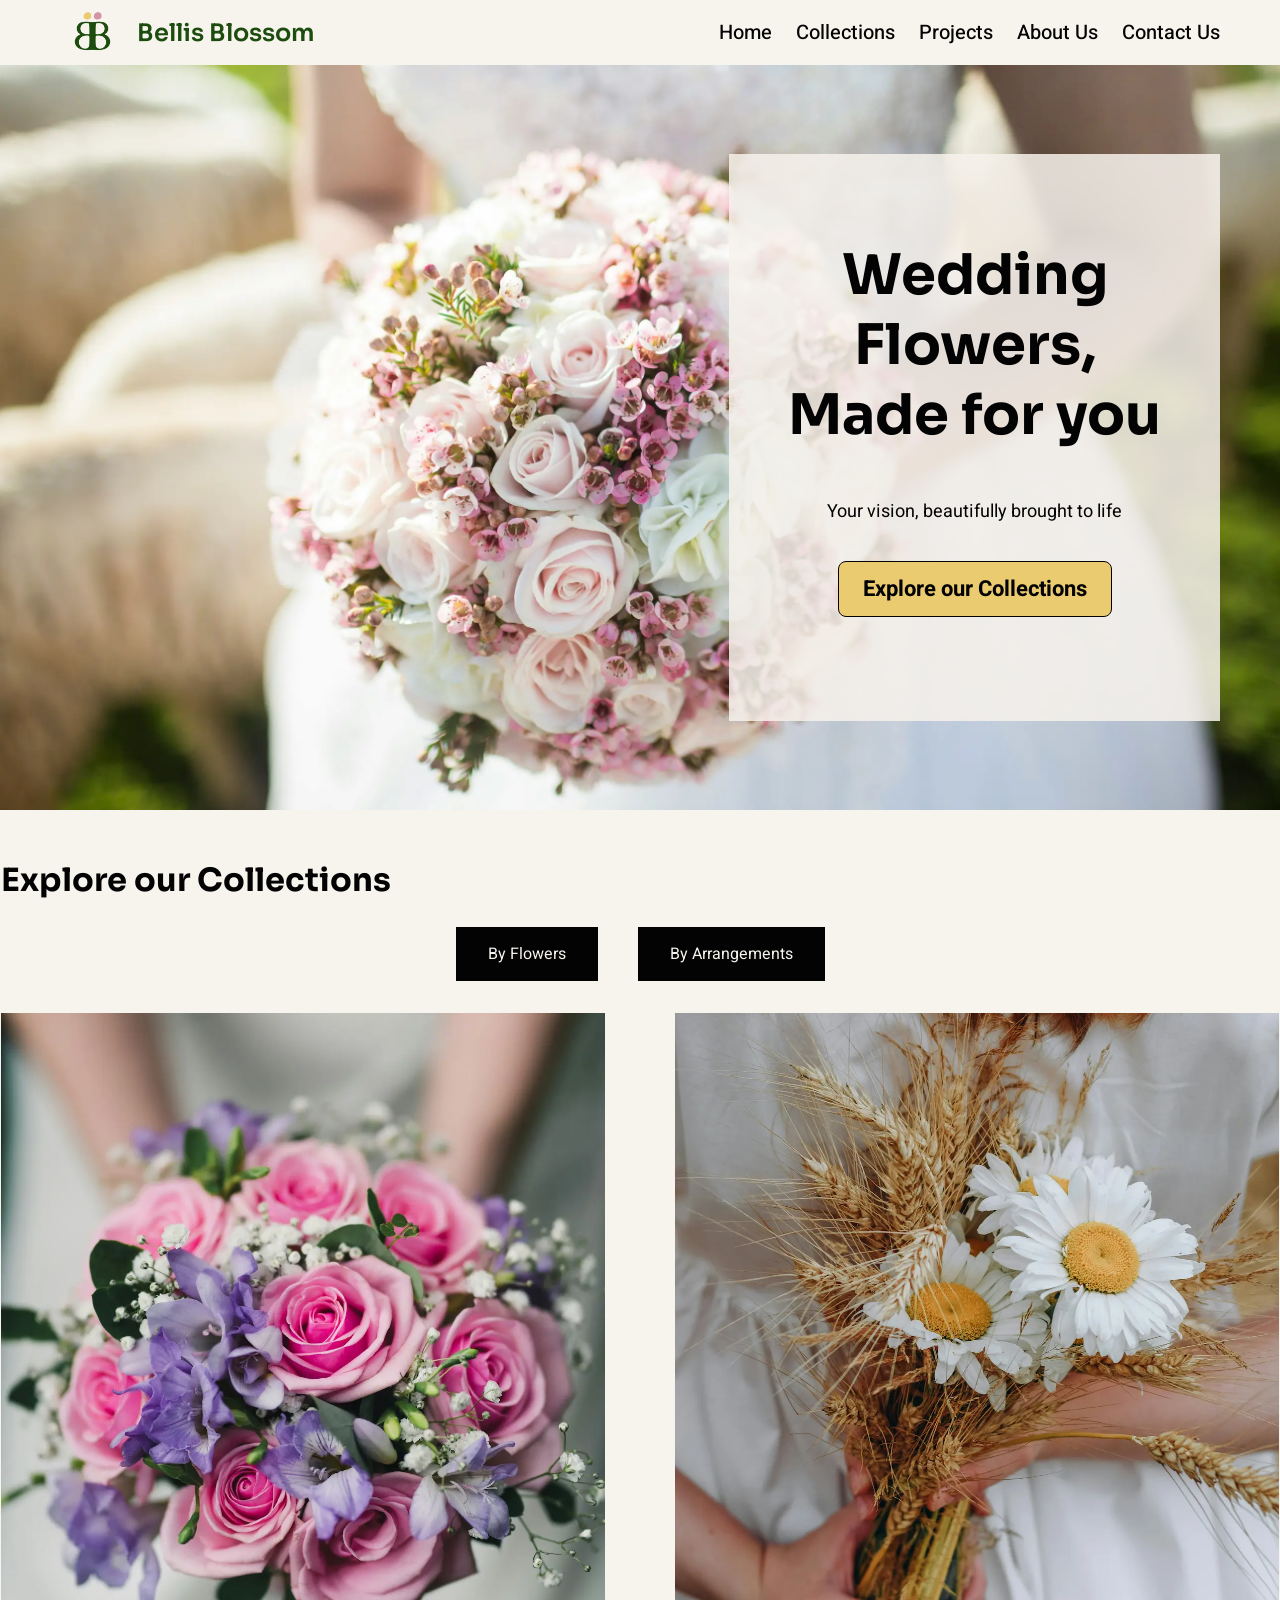
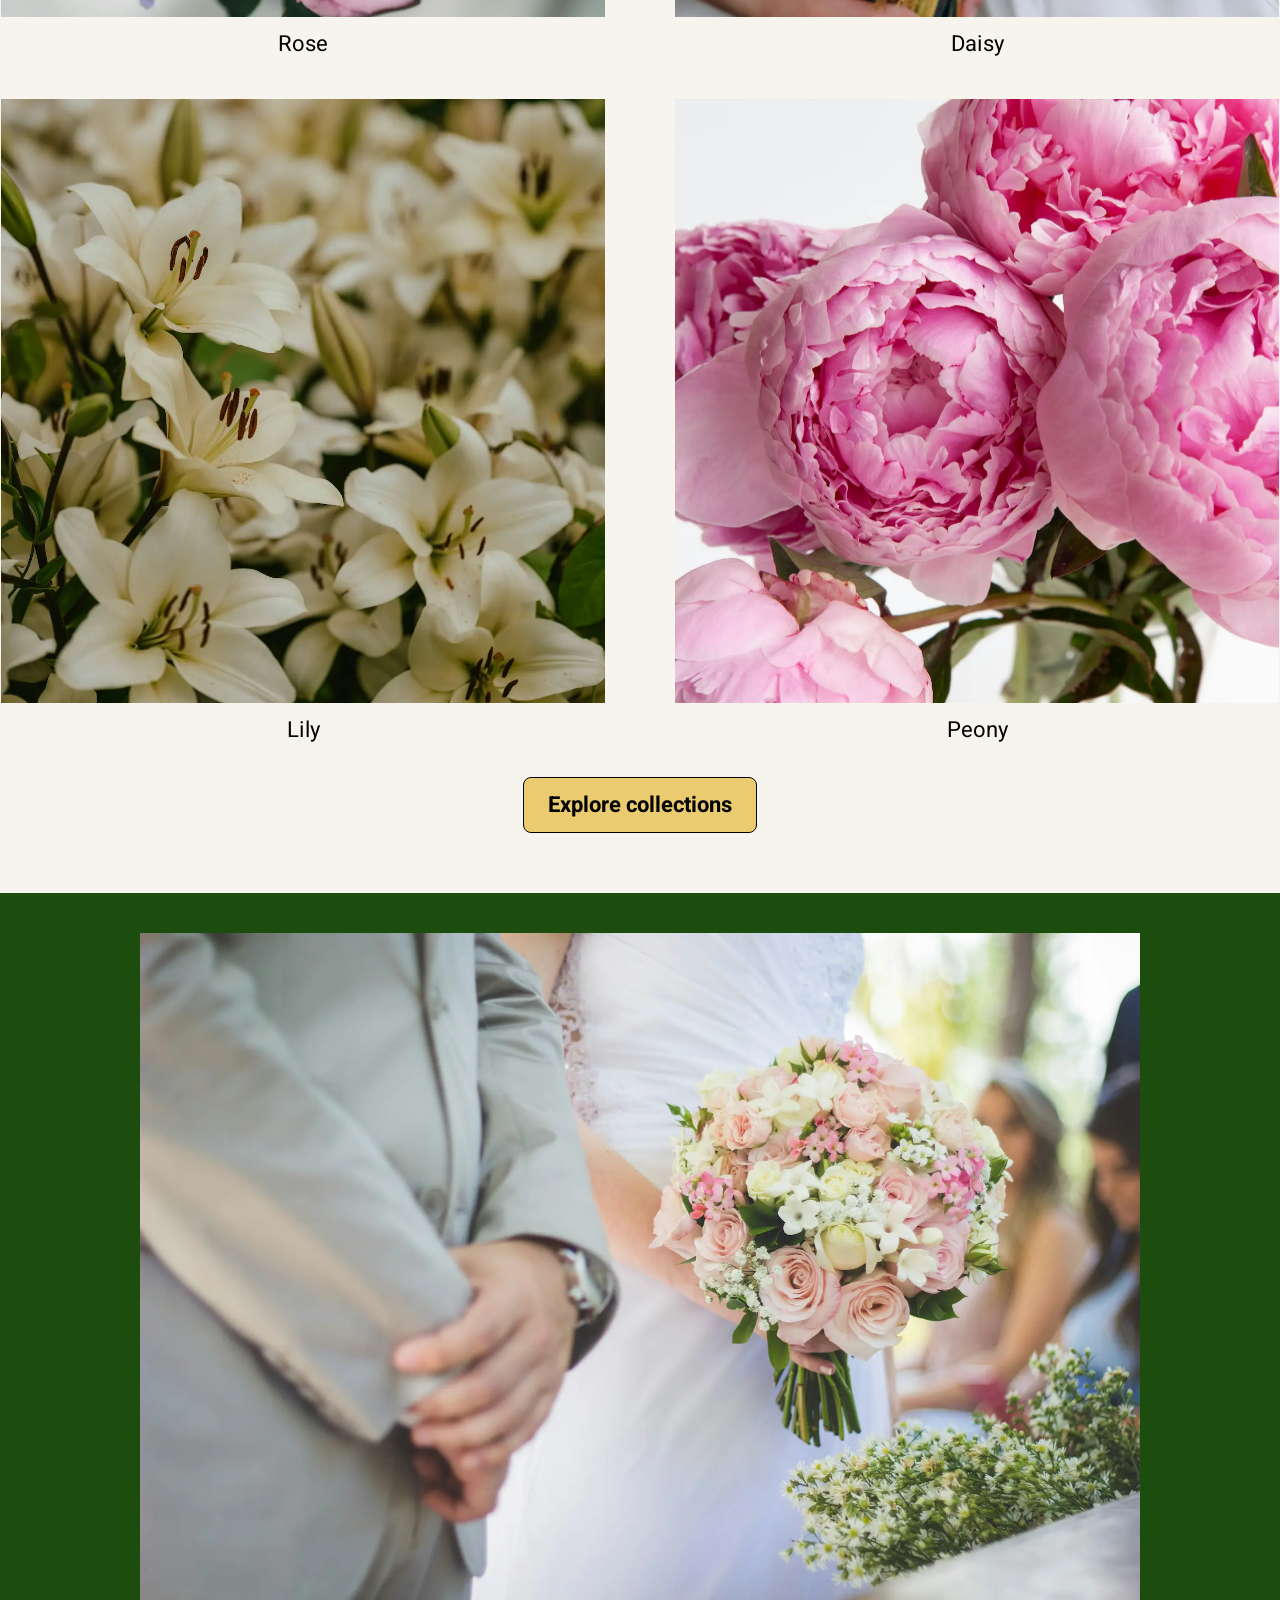
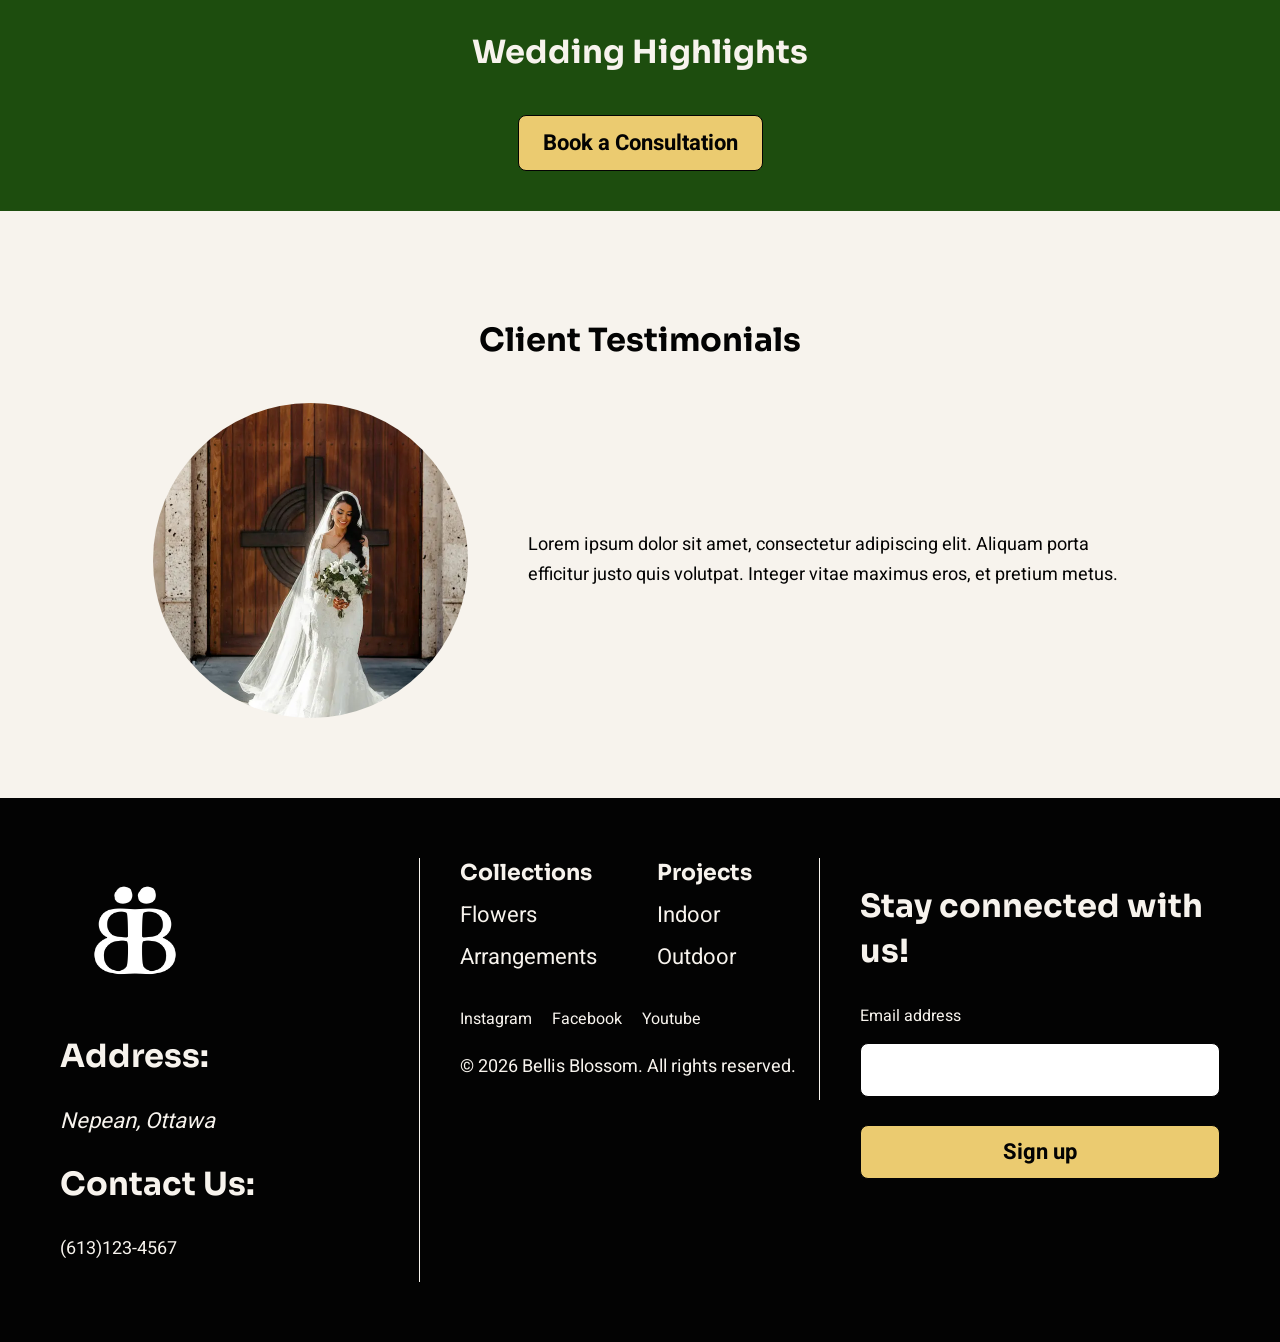
==== index.html @ 755ee5b3 "update css requirements" ====
<!DOCTYPE html>
<html lang="en">
<head>
    <meta charset="UTF-8">
    <meta name="viewport" content="width=device-width, initial-scale=1.0">

    <title>Personalized Wedding Flowers | Bellis Blossom</title>
    <meta name="description" content="Make your wedding day special with Bellis Blossom. Discover personalized wedding flowers and floral arrangements that reflect your style and love story">

    <link rel="canonical" href="https://vania-gunawan.github.io/guna0037-midterm1511/index.html">
    <link rel="stylesheet" href="css/styles.css">
</head>

<body>
    <a href="#main" class="skip-link visually-hidden">
        Skip to main content
    </a>

    <header class="site-header">
        <div class="logo">
            <a href="index.html">
            <img src="images/BB-logo-trans.png" alt="Bellis Blossom Logo with Colour" width="2000"
            height="2000">
            <span class="logo-text">Bellis Blossom</span>
            </a>
        </div>
       
        <nav class="nav" aria-label="main navigation">
            <a href="index.html">Home</a>
            <a href="collections.html">Collections</a>
            <a href="projects.html">Projects</a>
            <a href="about.html">About Us</a>
            <a href="contact.html">Contact Us</a>
        </nav>     
    </header>

    <main id="main">
        <section class="hero-section">
             <img class="hero-image" src="images/hero.webp" alt="Bride holding a wedding flower bouquet" width="2580" height="1720">
             
        <div class="hero-content">
             <h1 class="main-page">Wedding Flowers, Made for you</h1>
                <p>Your vision, beautifully brought to life</p>
                <a class="primary-button" href="collections.html">Explore our Collections</a>
                <!--Carousel indicators-->
        </div>
        </section>

        <!--Collection Section-->
         <section class="collection-section">
            <h2 id="collections">Explore our Collections</h2>
            <div class="collection-buttons">
                <a href="collections.html#flowers">By Flowers</a>
                <a href="arrangements.html#arrangements">By Arrangements</a>
            </div>
            <ul class="collections-grid">
                <li class="flower-card">
                    <a class="onpage-links" href="rose.html">
                    <img class="rose-image" src="images/rose.webp" alt="Bride holding a bouquet of pink and purple roses" width="1200" height="1797">
                    Rose
                    </a>
                </li>
                
                <li class="flower-card">
                    <a class="onpage-links" href="collections.html">
                    <img class="daisy-image" src="images/daisy.webp" alt="Woman holding a bouquet of daisies behind her back" width="1200" height="1800">
                    Daisy
                    </a>
                </li>

                <li class="flower-card">
                    <a class="onpage-links" href="collections.html">
                    <img class="lily-image" src="images/lily.webp" alt="Close-up of a white lily flower" width="1200" height="1800">
                    Lily
                    </a>
                </li>
                
                <li class="flower-card">
                    <a class="onpage-links" href="collections.html">
                    <img class="peony-image" src="images/peony.webp" alt="Close-up of a pink peony flower" width="1200" height="1800">
                    Peony
                    </a>
                </li>
            </ul>
             <a class="primary-button collections-cta" href="collections.html">Explore collections</a>
        </section>
                
        <!--Wedding Highlights video section-->
        <section class="wedding-highlights-section">
            <div class="video-container">
                <img src="images/wedding-highlights.webp" alt="Bride and groom holding a wedding bouquet" width="2000" height="1333">
            </div>

        <h2 id="highlights">Wedding Highlights</h2>
        <a class="primary-button" href="contact.html">Book a Consultation</a>
   
        </section>

        <!--Client Testimonials Section-->
        <section class="client-testimonial"> 
            <h2 id="testimonials">Client Testimonials</h2>
              <div class="testimonial-content">
                <img class="testimonial-image" src="images/testimonial.webp" alt="Wedding couple" width="630" height="788">
            <blockquote>
                <p>Lorem ipsum dolor sit amet, consectetur adipiscing elit. Aliquam porta efficitur justo quis volutpat. Integer vitae maximus eros, et pretium metus.</p>
            </blockquote>
            <!--Carousel indicators-->
            </div>
        </section>
    </main>

     <footer>
        <div class="footer-row">

            <div class="footer-column">
                <img class="footer-logo"
                 src="images/BB-logo-white.png"
                 alt="Bellis Blossom logo" width="2000" height="2000">

                <h2>Address:</h2>
                <address>Nepean, Ottawa</address>  

                <h2>Contact Us:</h2>
            <p>(613)123-4567</p>
        </div>
        
            <div class="footer-column">
                <div class="footer-links">
                    <nav class="footer-nav" aria-label="Collections">
                    <h2>Collections</h2>
                    <a href="collections.html#flowers">Flowers</a>
                    <a href="collections.html#arrangements">Arrangements</a>
                </nav>

                <nav class="footer-nav" aria-label="Projects">
                    <h2>Projects</h2>
                    <a href="projects.html#indoor">Indoor</a>
                    <a href="projects.html#outdoor">Outdoor</a>
                </nav>
            </div>

            <div class="socialmedia">
                <a href="#">Instagram</a>
                <a href="#">Facebook</a>
                <a href="#">Youtube</a>
            </div>

            <p>&copy; 2026 Bellis Blossom. All rights reserved.</p>
        </div>

        <div class="footer-column">
            <h2>Stay connected with us!</h2>

            <form>
                <label for="email">Email address</label>
                <input type="email" id="email" name="email" autocomplete="email" required>
                <button class="primary-button" type="submit">Sign up</button>
            </form>
        </div>

        </div>
    </footer>  
    
</body>
</html>
---- css/styles.css ----
@import url('https://fonts.googleapis.com/css2?family=Heebo:wght@100..900&family=Sora:wght@100..800&display=swap');

* {
    box-sizing: border-box;
}

/* Grid for the overall page layout */
body {
    display: grid;
    margin: 0;
    font-family: "Heebo", sans-serif;
    font-size: 1rem;
    line-height: 1.875rem;
    color: #030303;
    background-color: #F7F3ED;
    grid-template-areas:
        "header"
        "main"
        "footer";
}

/*Keyboard Accessibility*/
a:focus-visible,
button:focus-visible,
input:focus-visible,
select:focus-visible,
textarea:focus-visible {
    outline: 3px solid #1D4D0E;
    outline-offset: 3px;
}


footer a:focus-visible,
footer button:focus-visible,
.wedding-highlights-section a:focus-visible {
    outline-color: #EBCB70
}

main {
    grid-area: main;
}

footer {
    grid-area: footer;
}

h1, h2, h3 {
    font-family: "Sora", sans-serif;
}

.main-page {
    font-size: 3.5rem;
    line-height: 4.375rem;
    font-weight: 700;
}

h2 {
    font-size: 2rem;
    line-height: 2.8125rem;
    font-weight: 700;
}

h3 {
    font-size: 1.5rem;
    line-height: 1.875rem;
    font-weight: 600;
}

p {
    font-size: 1.125rem;
    line-height: 1.875rem;
}

img {
    max-width: 100%;
    height:auto;
    display: block;
}

.site-header {
    grid-area: header;
    display: flex;
    justify-content: space-between;
    align-items: center;
    padding: 0px 3.75rem;
}

.visually-hidden {
    position: absolute;
    width: 1px;
    height: 1px;
    margin: -1px;
    padding: 0;
    overflow: hidden;
    clip-path: inset(50%);
    white-space: nowrap;
    border: 0;
}

.skip-link {
    position: absolute;
    top: -100px;
    left: 10px;
    z-index: 100;
    padding: 0.5rem 1rem;
    background-color: white;
    color: #1D4D0E;
}

.skip-link:focus-visible {
    top: 0;
}

.logo a {
    display: flex;
    align-items: center;
    gap: 12px;
    text-decoration: none;
}

.logo img {
    max-width: 11.25rem;
    max-height: 65px;
    width: auto;
    height: auto;
}

.logo-text {
    font-family: "Sora", sans-serif;
    font-size: 1.5rem;
    line-height: 1.875rem;
    font-weight: 600;
    color: #1D4D0E;
}

/* Flexbox to align nav links horizontally */
.nav {
    display: flex;
    flex-wrap: wrap;
    justify-content: center;
    gap: 12px;
}

/* Nav Desktop*/
@media (min-width: 900px) {
    .nav {
        flex-wrap: nowrap;
        gap: 24px;
    }
}

.nav a {
    font-family: "Heebo", sans-serif;
    font-size: 1.25rem;
    line-height: 1.75rem;
    font-weight: 500;
    color: #030303;
    text-decoration: none;
}

.nav a:hover, .nav a:focus-visible {
  color: #1D4D0E;
  text-decoration: underline;
  text-underline-offset: 4px;
}

.hero-section {
    display: grid;
    grid-template-areas: 
        "image"
        "content";
    max-width: 80.625rem;
    margin: 0 auto;
}

.hero-image {
    grid-area: image;
    width: 100%;
    height: auto;
    object-fit: cover;
}

.hero-content {
    grid-area: content;
    width: 100%;
    height: auto;
    padding: 2rem 1.25rem;
    margin-right: 0;
    background-color: rgb(247 243 237 / 85%);
    text-align: center;
    align-self: center;
    justify-self:center;
}

/*Hero-Desktop*/
@media (min-width: 900px) {
    .hero-section {
        grid-template-areas: "hero";
    }  

.hero-image {
    grid-area: hero;
    height: 745px;
    object-fit: cover;
}

.hero-content {
    grid-area: hero;
    width: 491px;
    height: 567px;
    padding: 2.5rem;
    background-color: rgb(247 243 237 / 85%);
    margin-right: 60px;
    text-align: center;
    align-self: center;
    justify-self: right;
    z-index: 1;
}
}

.primary-button {
    display: inline-block;
    background-color: #EBCB70;
    color: #030303;
    padding: 0.75rem 1.5rem;
    border: 1px solid #030303;
    border-radius: 8px;
    text-decoration: none;
    font-size: 1.375rem;
    font-weight: 700;
    margin-top: 16px;
}

.primary-button:hover, .primary-button:focus-visible {
  color: #1D4D0E;
  text-decoration: underline;
  text-underline-offset: 4px;
}

.collection-section {
    display:grid;
    grid-template-columns: 1fr;
    max-width: 79.875rem;
    width: 100%;
    margin: 0 auto;
    padding: 3rem 1.25rem 3.75rem;
}

@media (min-width: 900px) {
    .collection-section {
        grid-template-columns: repeat(2, 1fr);
        padding: 3rem 0 3.75rem;
    }
}

#collections {
    grid-column: 1;
}

.collection-section h2 {
    margin: 0 0 24px;
}

/* Grid to arrange flower cards into columns */
.collections-grid {
    display: grid;
    grid-template-columns: 1fr;
    grid-column: 1;
    gap: 40px 70px;
    list-style: none;
    padding: 0;
    margin: 0;
}

@media (min-width: 900px) {
    .collections-grid {
        grid-column: 1 / span 2;
        grid-template-columns: repeat(2, 1fr);
    }
}

.collection-buttons {
    grid-column: 1;
    display: flex;
    justify-content: center;
    gap: 40px;
    margin-bottom: 32px;
}

@media (min-width:900px) {
    .collection-buttons {
        grid-column: 1 / span 2;
    }
}

.collection-buttons a {
    background-color: #030303;
    color: #F7F3ED;
    padding: 0.75rem 2rem;
    text-decoration: none;
}

.collections-cta {
    grid-column: 1;
    justify-self: center;
    text-align: center;
    margin-top: 32px;
}

@media (min-width: 900px) {
    .collections-cta {
        grid-column: 1 / span 2;
    }
}

.flower-card {
    min-width: 0;
}

.flower-card img {
    width: 100%;
    aspect-ratio: 1 / 1;
    object-fit: cover;
    margin-bottom: 12px;
}

.onpage-links {
    display: block;
    text-align: center;
    font-size: 1.375rem;
    line-height: 1.875rem;
    color: #030303;
    text-decoration: none;
}

.onpage-links:hover, .onpage-links:focus-visible {
  color: #1D4D0E;
  text-decoration: underline;
  text-underline-offset: 4px;
}

.wedding-highlights-section {
    background-color: #1D4D0E;
    color: #F7F3ED;
    text-align: center;
    padding: 2.5rem 0;
}

.video-container {
    max-width: 62.5rem;
    margin: 0 auto;
}

.video-container img {
    display:block;
    aspect-ratio: 1009 / 673;
    object-fit: cover;
    width: 100%;
}

.wedding-highlights-section h2 {
    margin: 30px 0 24px;
}

#highlights {
    text-align: center;
}

.client-testimonial {
    padding: 2.5rem 4.75rem;
    background-color: #F7F3ED;
}

@media (min-width: 900px) {
    .client-testimonial {
        padding: 5rem 3.75rem;
    }
}

.client-testimonial h2 {
    text-align: center;
    margin-bottom: 40px;
}

.testimonial-content {
    display: flex;
    flex-direction: column;
    align-items: center;
    justify-content: center;
    gap: 30px;
}

@media (min-width: 900px) {
    .testimonial-content {
        flex-direction: row;
        align-items: center;
        justify-content: center;
        gap: 60px;
    }
}

.testimonial-image {
    width: 315px;
    height: 315px;
    border-radius: 50%;
    object-fit: cover;
    flex-shrink: 0;
}

.testimonial-content blockquote {
    max-width: 37.5rem;
    margin: 0;
}

#testimonials {
    text-align: center;
}

.photo-container {
    display: flex;
    justify-content: center;
    align-items: center;
    height:100px;
    background-color: #F2C94C;
}

/* Footer Mobile*/
footer {
    grid-area: footer;
    background-color: #030303;
    color: #F7F3ED;
    padding: 1.875rem 1.25rem;
}

.footer-row {
    display: flex;
    align-items: flex-start;
    gap: 30px;
    flex-direction: column;
}

.footer-column {
    flex: 1 1 auto;
}

/*Footer Desktop*/
@media (min-width: 900px) {
    footer {
        padding: 3.75rem;
    }

    .footer-row {
        flex-direction: row;
        justify-content: space-between;
        align-items: flex-start;
        gap: 40px;
    }

    .footer-column {
        flex: 1 1 200px;
    }

    .footer-column:not(:last-child) {
    border-right: 1px solid #F7F3ED;
    }
}

.footer-column form {
    display: flex;
    flex-direction: column;
    gap: 12px;
}

.footer-column input {
    padding: 0.75rem;
}

.footer-nav {
    display: flex;
    flex-direction: column;
    gap: 12px;
}

.socialmedia {
    display: flex;
    gap: 20px;
    margin-top: 32px;
}

.footer-nav a,
.socialmedia a {
    color: #F7F3ED;
    text-decoration: none;
}

footer a:hover, footer a:focus-visible {
    color: #ebcb70;
    text-decoration: underline;
    text-underline-offset: 4px;
}

.footer-logo {
    width: 150px;
    height: auto;
}

.footer-links {
    display: flex;
    gap: 60px;
}

.footer-nav h2 {
    font-size: 1.375rem;
    line-height: 1.875rem;
    margin: 0;
}

.footer-nav a {
    font-size: 1.375rem;
    line-height: 1.875rem;
}

.footer-column address {
    font-size: 1.375rem;
    line-height: 1.875rem;
}

/*Collections page*/

.collections-title {
    text-align: center;
    font-size: 2.25rem;
    padding-left: 1.25rem;
}

.collections-description {
    text-align: center;
    font-size: 1.375rem;
    line-height: 1.875rem;
    padding-left: 1.25rem;
}
#flowers,
#arrangements {
    padding-left: 1.25rem;
    padding-right: 1.25rem;
}

.arrangement-card {
    min-width: 0;
}

.arrangement-card img {
    width: 100%;
    aspect-ratio: 1 / 1;
    object-fit: cover;
    margin-bottom: 12px;
}

#arrangements {
    padding-bottom: 3.125rem;
}

/*Projects page*/

.projects-title {
    text-align: center;
    font-size: 2.25rem;
    padding-left: 1.25rem;
}

.indoor,
.outdoor {
    padding-left: 1.25rem;
    padding-right: 1.25rem;
    
}

.projects-description {
    text-align: center;
    font-size: 1.375rem;
    line-height: 1.875rem;
    padding-left: 1.25rem;
}

.projects-grid {
    display: grid;
    grid-template-columns: 1fr;
    gap: 40px;
}

.indoor-image,
.outdoor-image {
    max-width: 50rem;
    width: 100%;
    aspect-ratio: 16/9;
    object-fit: cover;
    display:block;
    margin: 0 auto;
    margin-bottom: 12px;
}

.outdoor {
    padding-bottom: 5rem;
}

/*About Us page*/
.about-title {
    text-align: center;
    font-size: 2.25rem;
    padding-left: 1.25rem;
}

.about-description {
    text-align: center;
    font-size: 1.375rem;
    line-height: 1.875rem;
    padding-left: 1.25rem;
}

.about-image {
    width: 100%;
    aspect-ratio: 16/9;
    object-fit: cover;
    display:block;
    margin: 0 auto;
    margin-bottom: 12px;
}

.story {
    padding-left: 1.25rem;
    padding-right: 1.25rem;
}

/*Contact page*/
.contact-section {
    max-width: 62.5rem;
    margin: 40px auto;
    padding: 1.25rem;
}

.contact-title {
    text-align: center;
    font-size: 2.25rem;
    padding-left: 1.25rem;
} 

.contact-description {
    text-align: center;
    font-size: 1.375rem;
    line-height: 1.875rem;
    padding-left: 1.25rem;
}

.contact-grid {
    display: grid;
    grid-template-columns: 1fr;
    gap: 40px;
    max-width: 62.5rem;
    margin: 0 auto;
}

/*Contact Desktop*/
@media (min-width: 900px) {
    .contact-grid {
        grid-template-columns: repeat(2, 1fr);
    }
}   

.form-group {
    display: flex;
    flex-direction: column;
    gap: 8px;
}

input, select, textarea, button {
    font-family: "Heebo", sans-serif;
    font-size: 1.125rem;
    line-height: 1.75rem;
    padding: 0.75rem;
    border: 1px solid #030303;
    border-radius: 8px;
}

table {
    border-collapse: collapse;
    width:auto;
}

th, td {
    border: 1px solid #030303;
    text-align: center;
    padding: 0.125rem;
}

@media (prefers-reduced-motion: reduce) {
    *,
    *::before,
    *::after {
        animation-duration: 0.01ms !important;
        animation-iteration-count: 1 !important;
        transition-duration: 0.01ms !important;
        scroll-behavior: auto !important;
    }
}
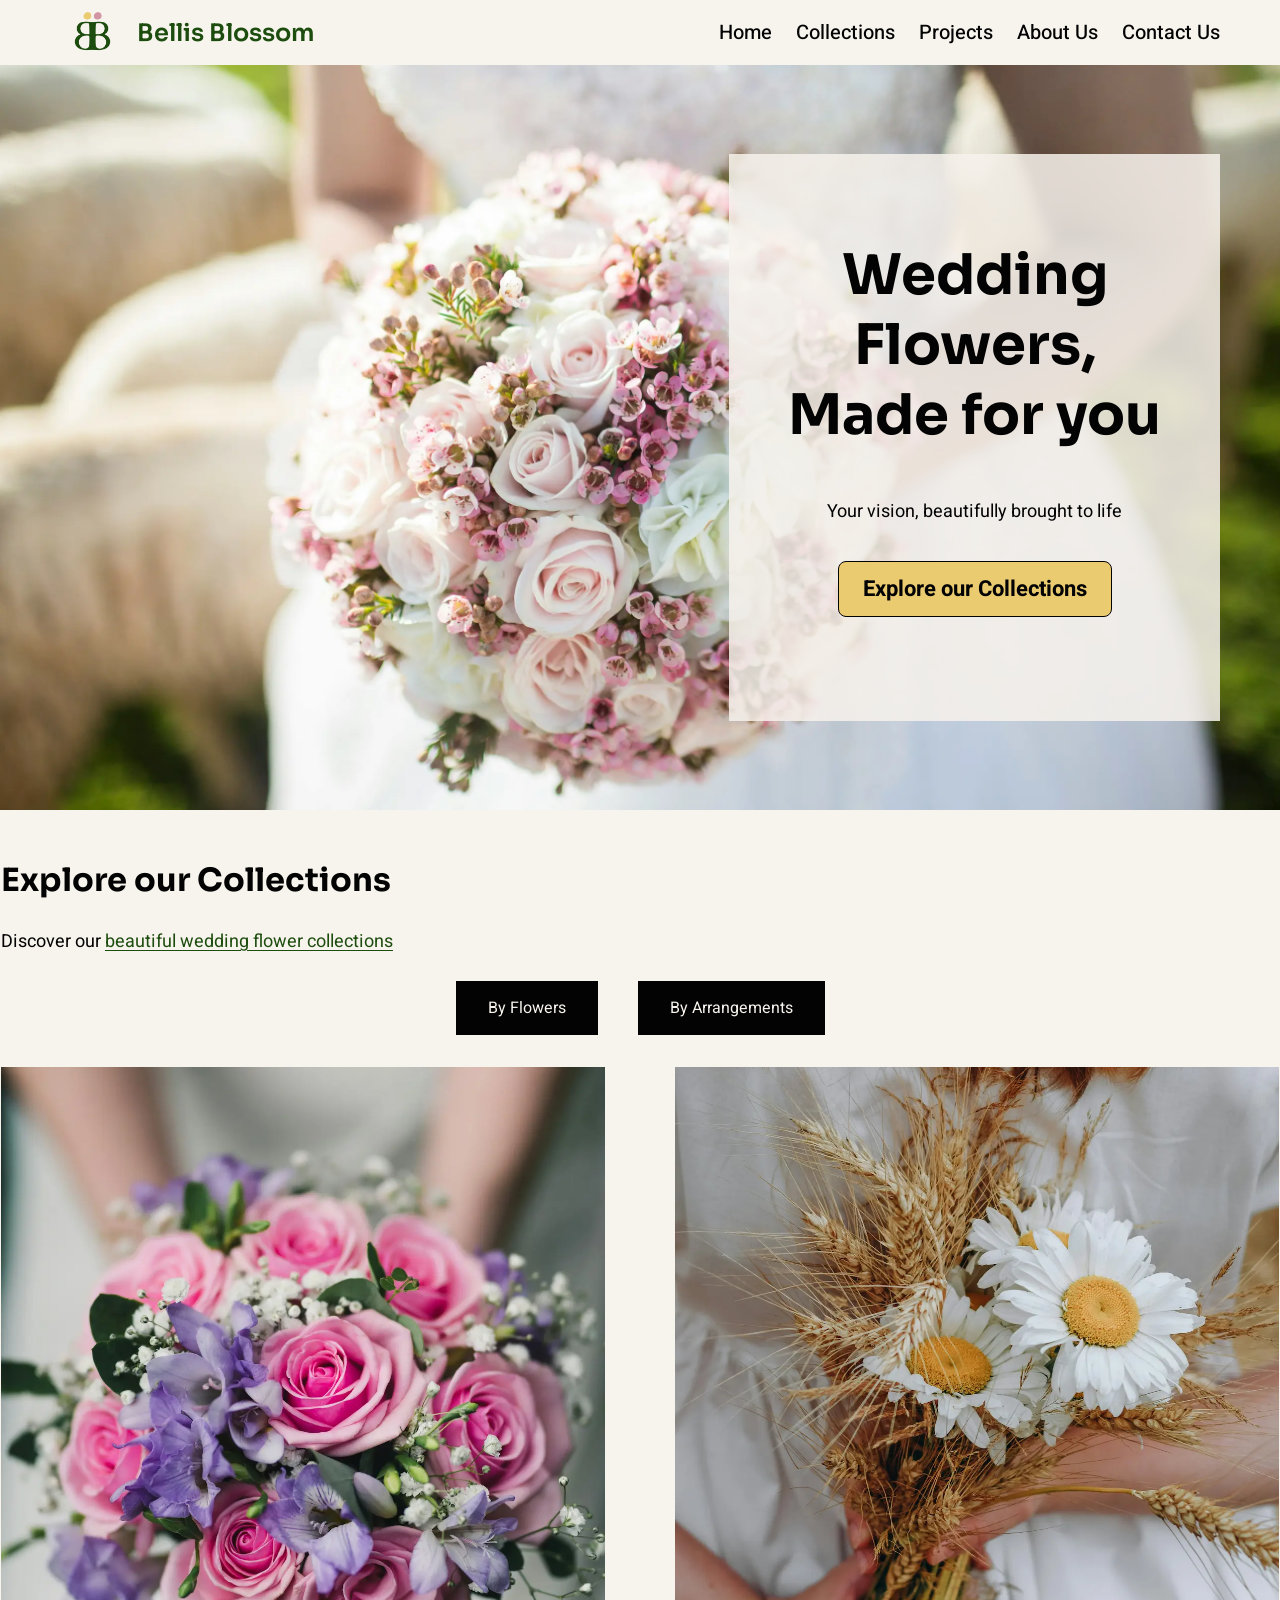
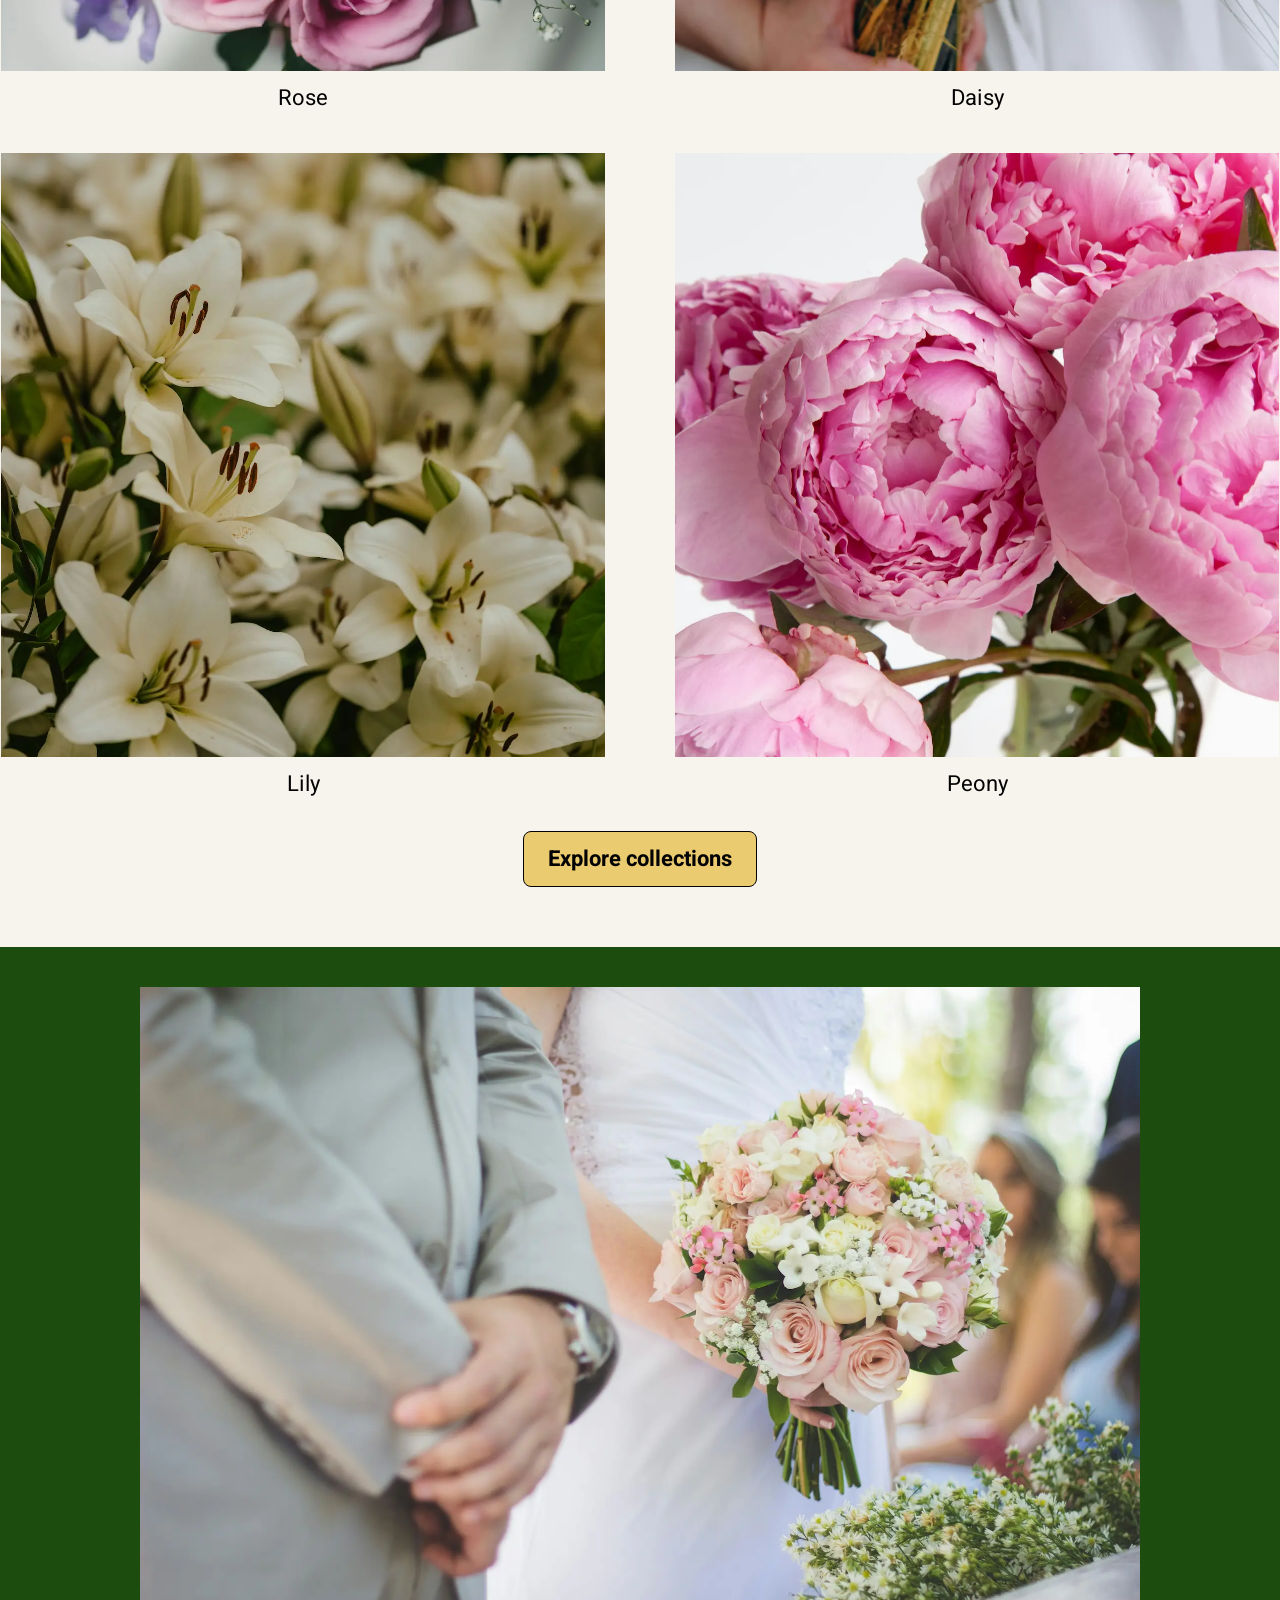
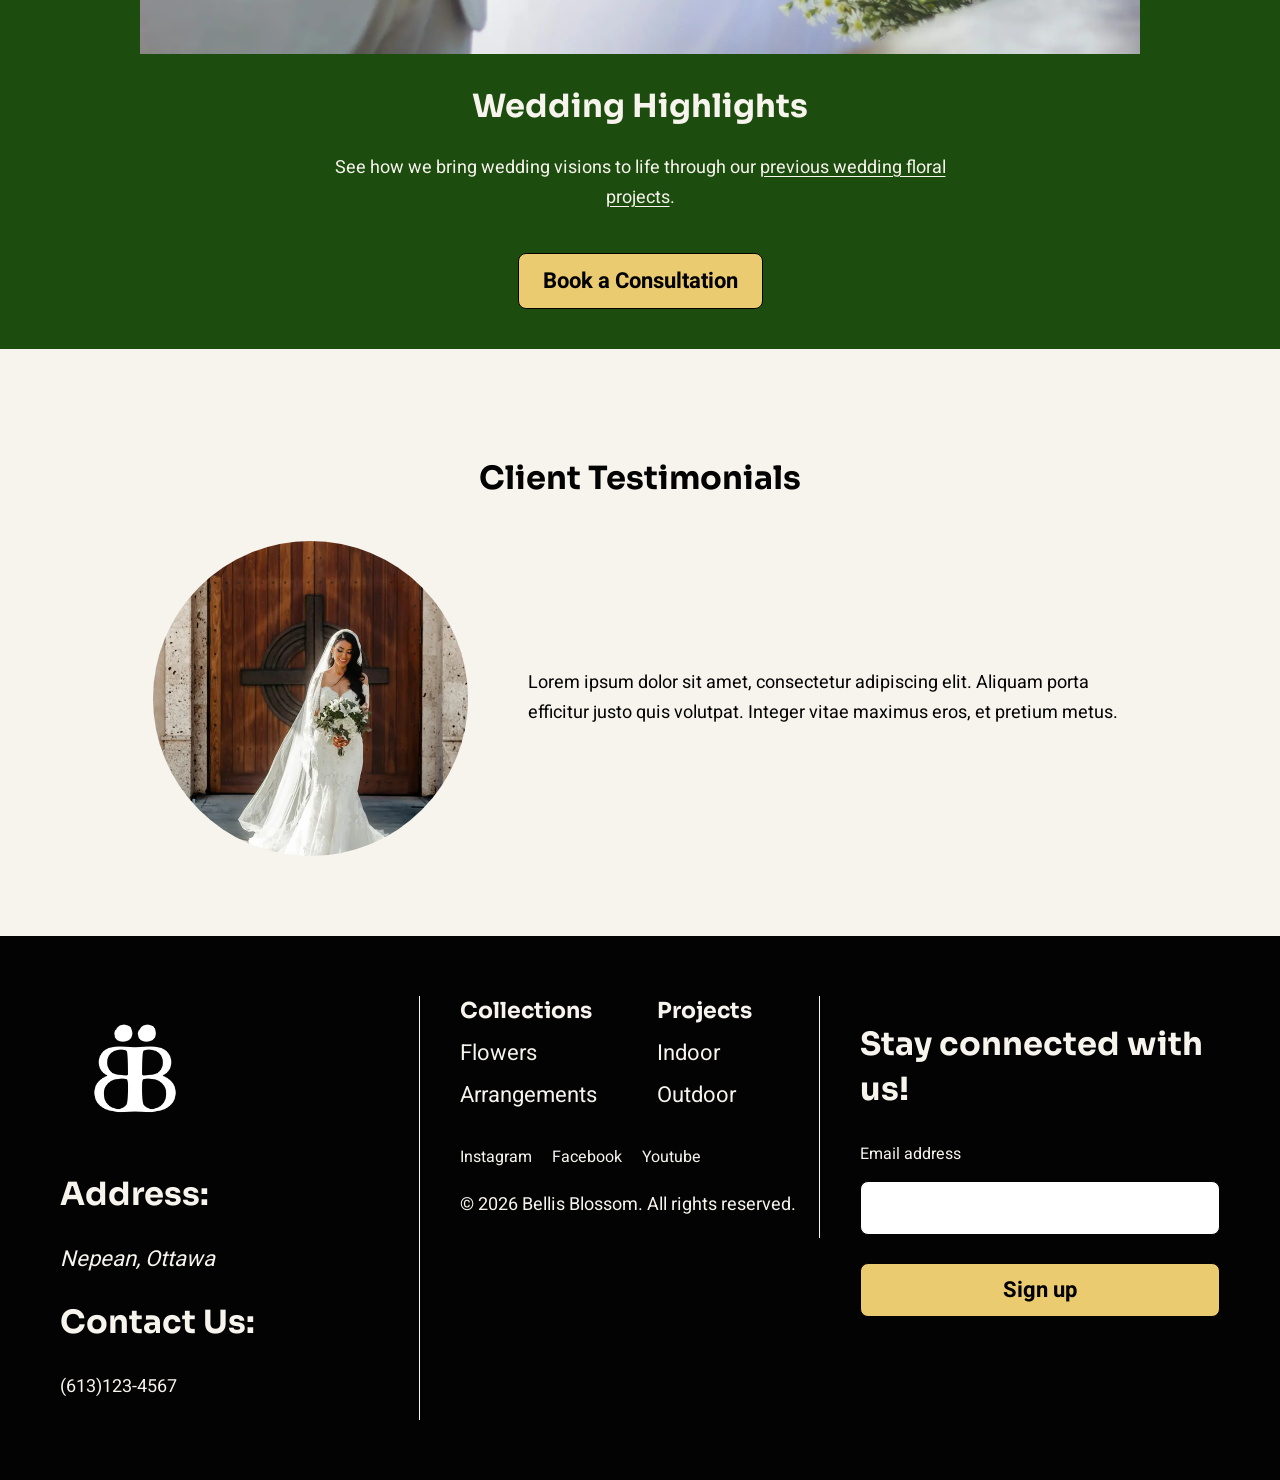
==== commit 3d2b369b: "add contextual links" ====
--- a/index.html
+++ b/index.html
@@ -9,6 +9,33 @@
 
     <link rel="canonical" href="https://vania-gunawan.github.io/guna0037-midterm1511/index.html">
     <link rel="stylesheet" href="css/styles.css">
+
+    <!--Open Graph Tags-->
+    <meta property="og:title"
+      content="Personalized Wedding Flowers | Bellis Blossom">
+      
+    <meta property="og:description"
+      content="Discover personalized wedding flowers and floral arrangements that reflect your style and love story.">
+      
+    <meta property="og:image"
+      content="https://vania-gunawan.github.io/guna0037-midterm1511/images/og-preview.jpg">
+      
+    <meta property="og:url"
+      content="https://vania-gunawan.github.io/guna0037-midterm1511/index.html">
+      
+    <meta property="og:type"
+      content="website">
+
+    <!--JSON-->
+      <script type="application/ld+json">
+        {
+            "@context": "https://schema.org",
+            "@type": "Florist",
+            "name": "Bellis Blossom",
+            "description": "Personalized wedding flowers and floral arrangements."
+        }
+    </script>
+
 </head>
 
 <body>
@@ -49,6 +76,10 @@
         <!--Collection Section-->
          <section class="collection-section">
             <h2 id="collections">Explore our Collections</h2>
+
+                <p class="collection-description">
+                    Discover our <a href="collections.html">beautiful wedding flower collections</a></p>
+
             <div class="collection-buttons">
                 <a href="collections.html#flowers">By Flowers</a>
                 <a href="arrangements.html#arrangements">By Arrangements</a>
@@ -92,6 +123,7 @@
             </div>
 
         <h2 id="highlights">Wedding Highlights</h2>
+            <p class="highlights-description">See how we bring wedding visions to life through our <a href="projects.html">previous wedding floral projects</a>.</p>
         <a class="primary-button" href="contact.html">Book a Consultation</a>
    
         </section>
--- a/css/styles.css
+++ b/css/styles.css
@@ -346,6 +346,22 @@
     padding: 2.5rem 0;
 }
 
+.highlights-description {
+    max-width: 700px;
+    margin: 0 auto 24px;
+    padding: 0 20px;
+}
+
+.highlights-description a {
+    color: #F7F3ED;
+    text-decoration: underline;
+    text-underline-offset: 3px;
+}
+
+.highlights-description a:hover {
+    color: #EBCB70;
+}
+
 .video-container {
     max-width: 62.5rem;
     margin: 0 auto;
@@ -539,6 +555,19 @@
     line-height: 1.875rem;
     padding-left: 1.25rem;
 }
+
+.collection-description {
+    grid-column: 1 / -1;
+    text-align: left;
+    margin: 0 0 24px;
+}
+
+.collection-description a {
+    color: #1D4D0E;
+    text-decoration: underline;
+    text-underline-offset: 3px;
+}
+
 #flowers,
 #arrangements {
     padding-left: 1.25rem;
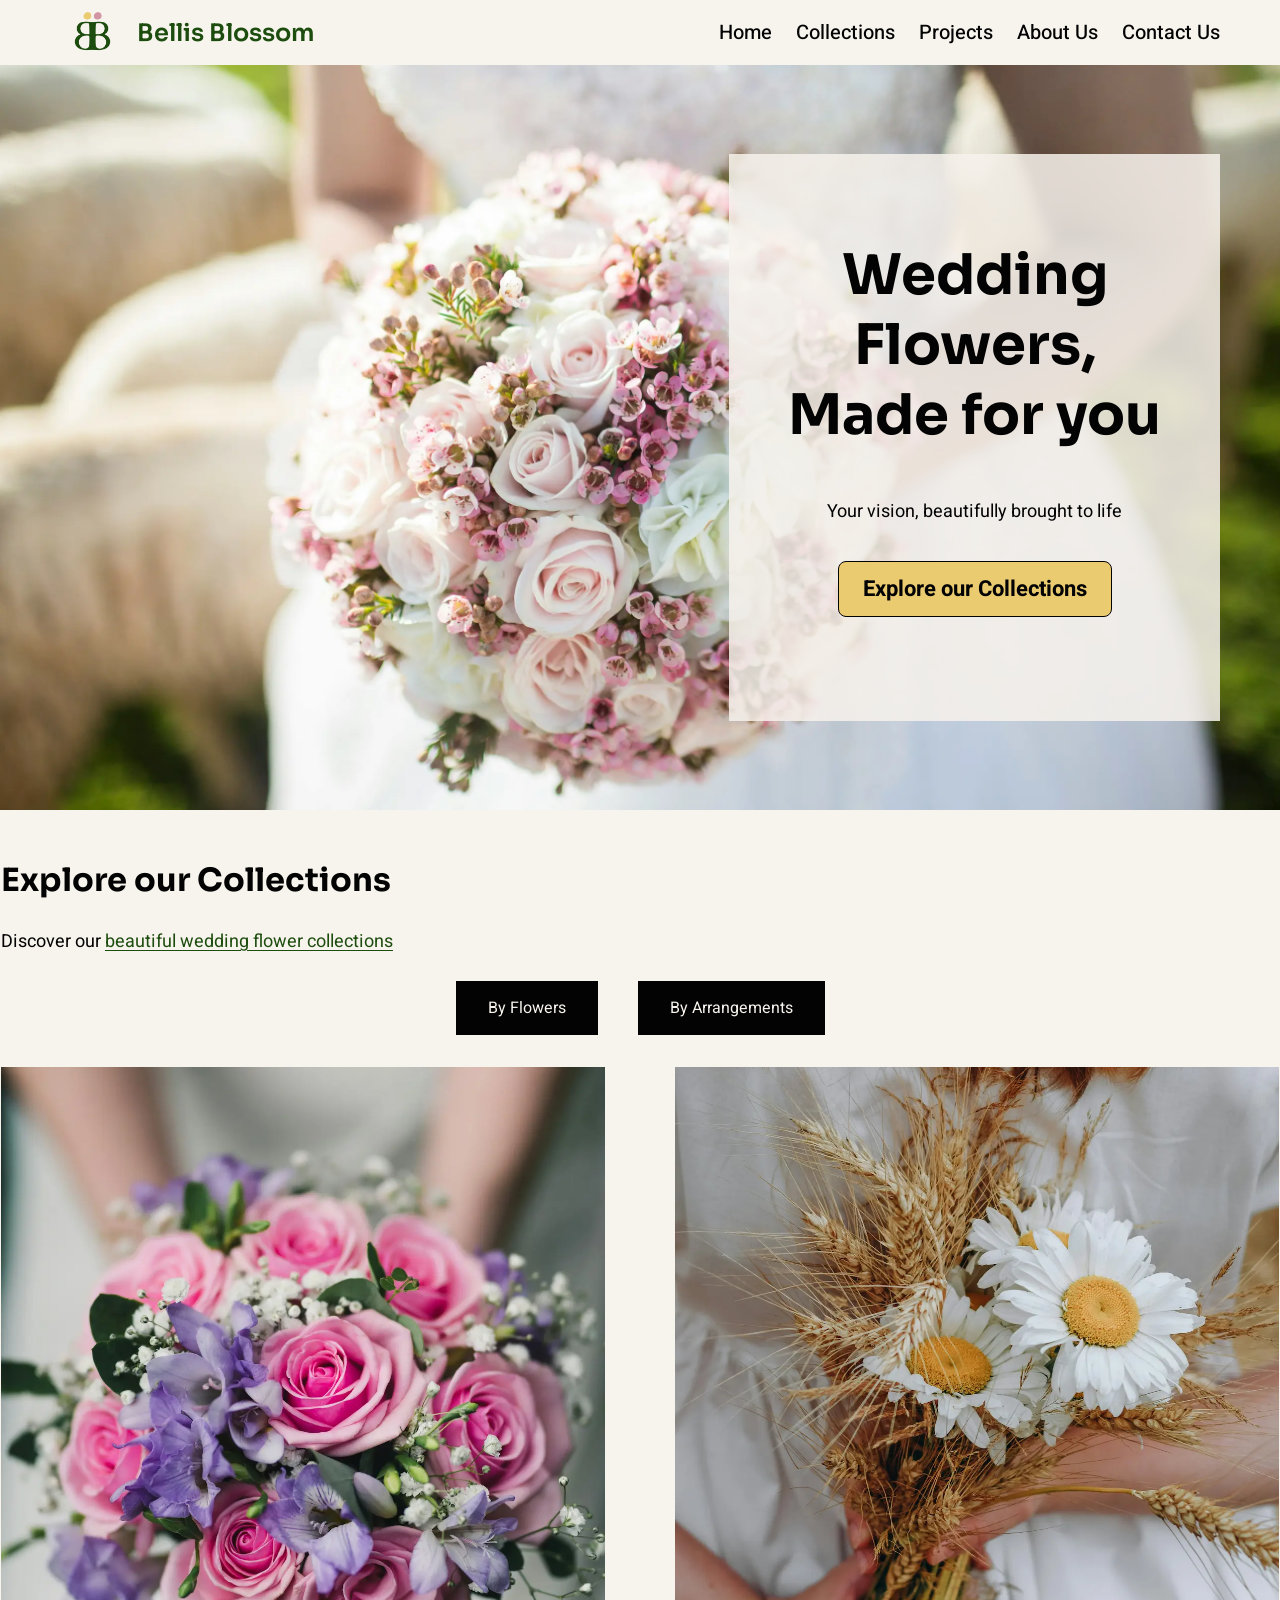
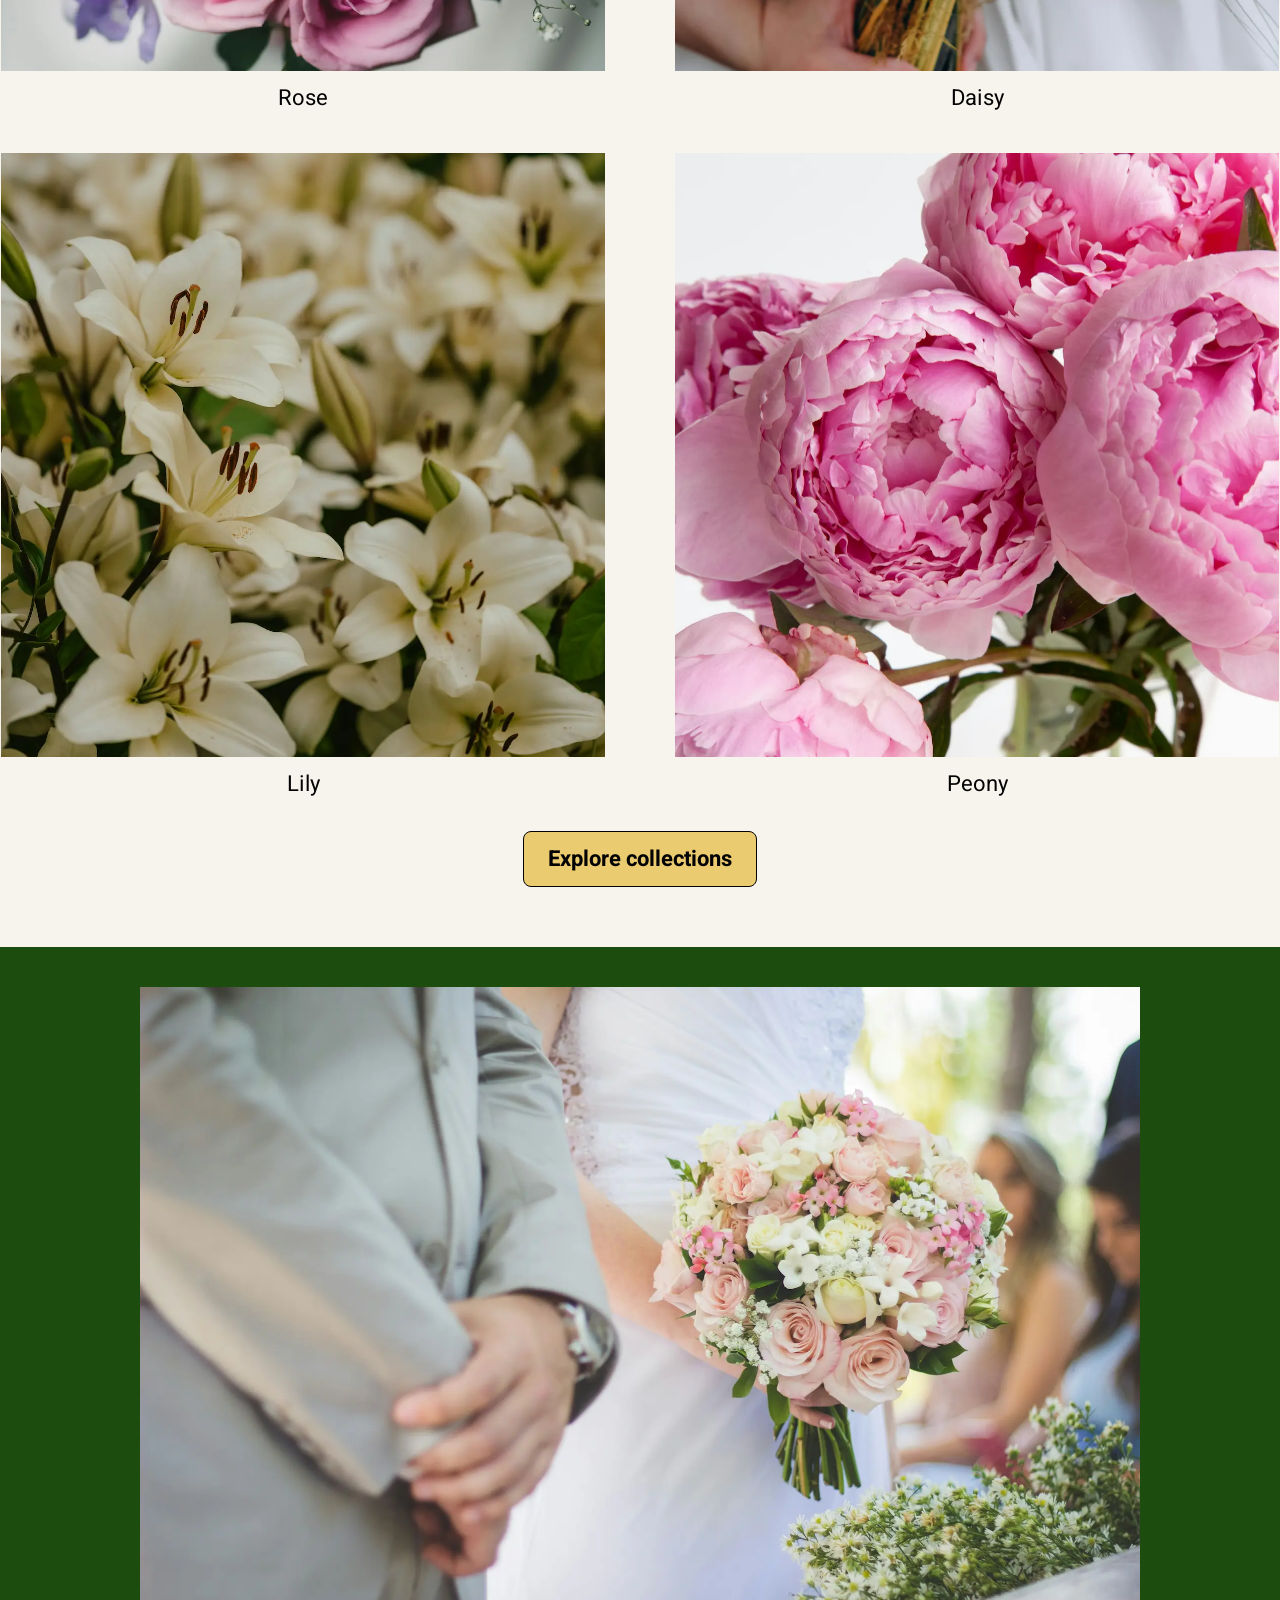
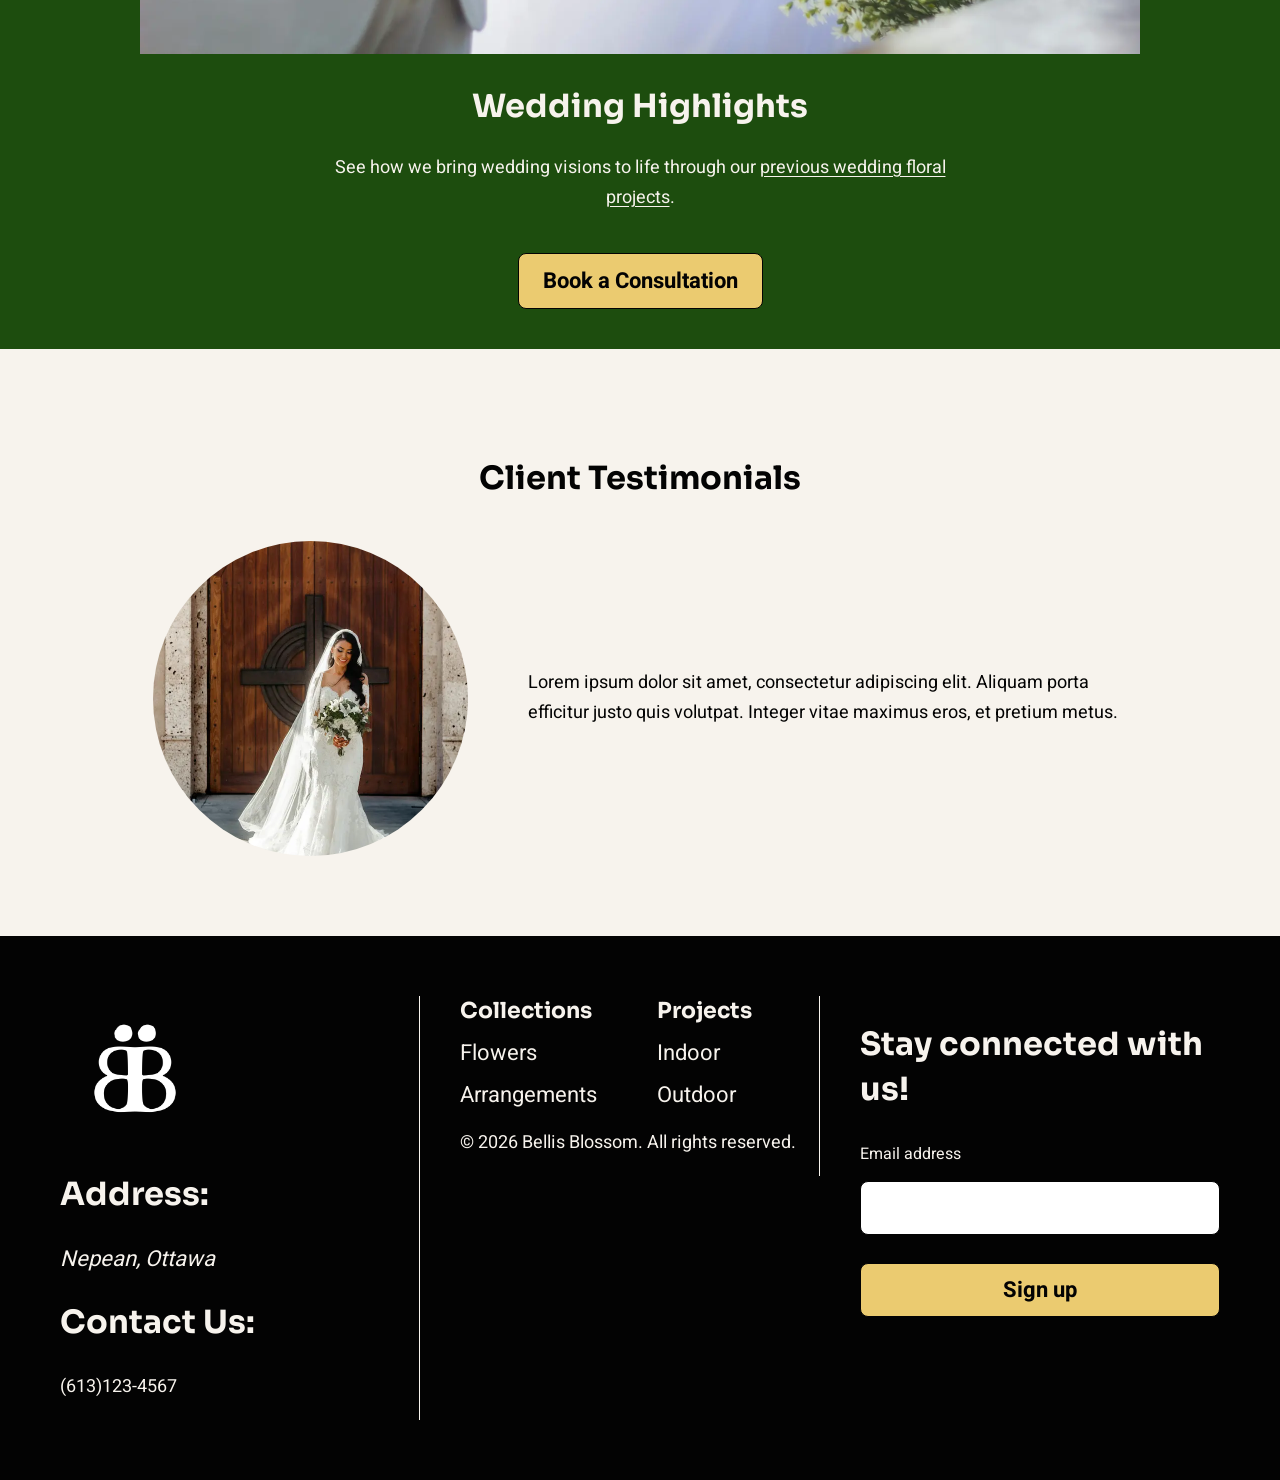
==== commit eef0e818: "fixing links" ====
--- a/index.html
+++ b/index.html
@@ -82,32 +82,32 @@
 
             <div class="collection-buttons">
                 <a href="collections.html#flowers">By Flowers</a>
-                <a href="arrangements.html#arrangements">By Arrangements</a>
+                <a href="collections.html#arrangements">By Arrangements</a>
             </div>
             <ul class="collections-grid">
                 <li class="flower-card">
-                    <a class="onpage-links" href="rose.html">
+                    <a class="onpage-links" href="collections.html#rose">
                     <img class="rose-image" src="images/rose.webp" alt="Bride holding a bouquet of pink and purple roses" width="1200" height="1797">
                     Rose
                     </a>
                 </li>
                 
                 <li class="flower-card">
-                    <a class="onpage-links" href="collections.html">
+                    <a class="onpage-links" href="collections.html#daisy">
                     <img class="daisy-image" src="images/daisy.webp" alt="Woman holding a bouquet of daisies behind her back" width="1200" height="1800">
                     Daisy
                     </a>
                 </li>
 
                 <li class="flower-card">
-                    <a class="onpage-links" href="collections.html">
+                    <a class="onpage-links" href="collections.html#lily">
                     <img class="lily-image" src="images/lily.webp" alt="Close-up of a white lily flower" width="1200" height="1800">
                     Lily
                     </a>
                 </li>
                 
                 <li class="flower-card">
-                    <a class="onpage-links" href="collections.html">
+                    <a class="onpage-links" href="collections.html#peony">
                     <img class="peony-image" src="images/peony.webp" alt="Close-up of a pink peony flower" width="1200" height="1800">
                     Peony
                     </a>
@@ -171,12 +171,6 @@
                 </nav>
             </div>
 
-            <div class="socialmedia">
-                <a href="#">Instagram</a>
-                <a href="#">Facebook</a>
-                <a href="#">Youtube</a>
-            </div>
-
             <p>&copy; 2026 Bellis Blossom. All rights reserved.</p>
         </div>
 
--- a/css/styles.css
+++ b/css/styles.css
@@ -497,14 +497,7 @@
     gap: 12px;
 }
 
-.socialmedia {
-    display: flex;
-    gap: 20px;
-    margin-top: 32px;
-}
-
-.footer-nav a,
-.socialmedia a {
+.footer-nav a {
     color: #F7F3ED;
     text-decoration: none;
 }
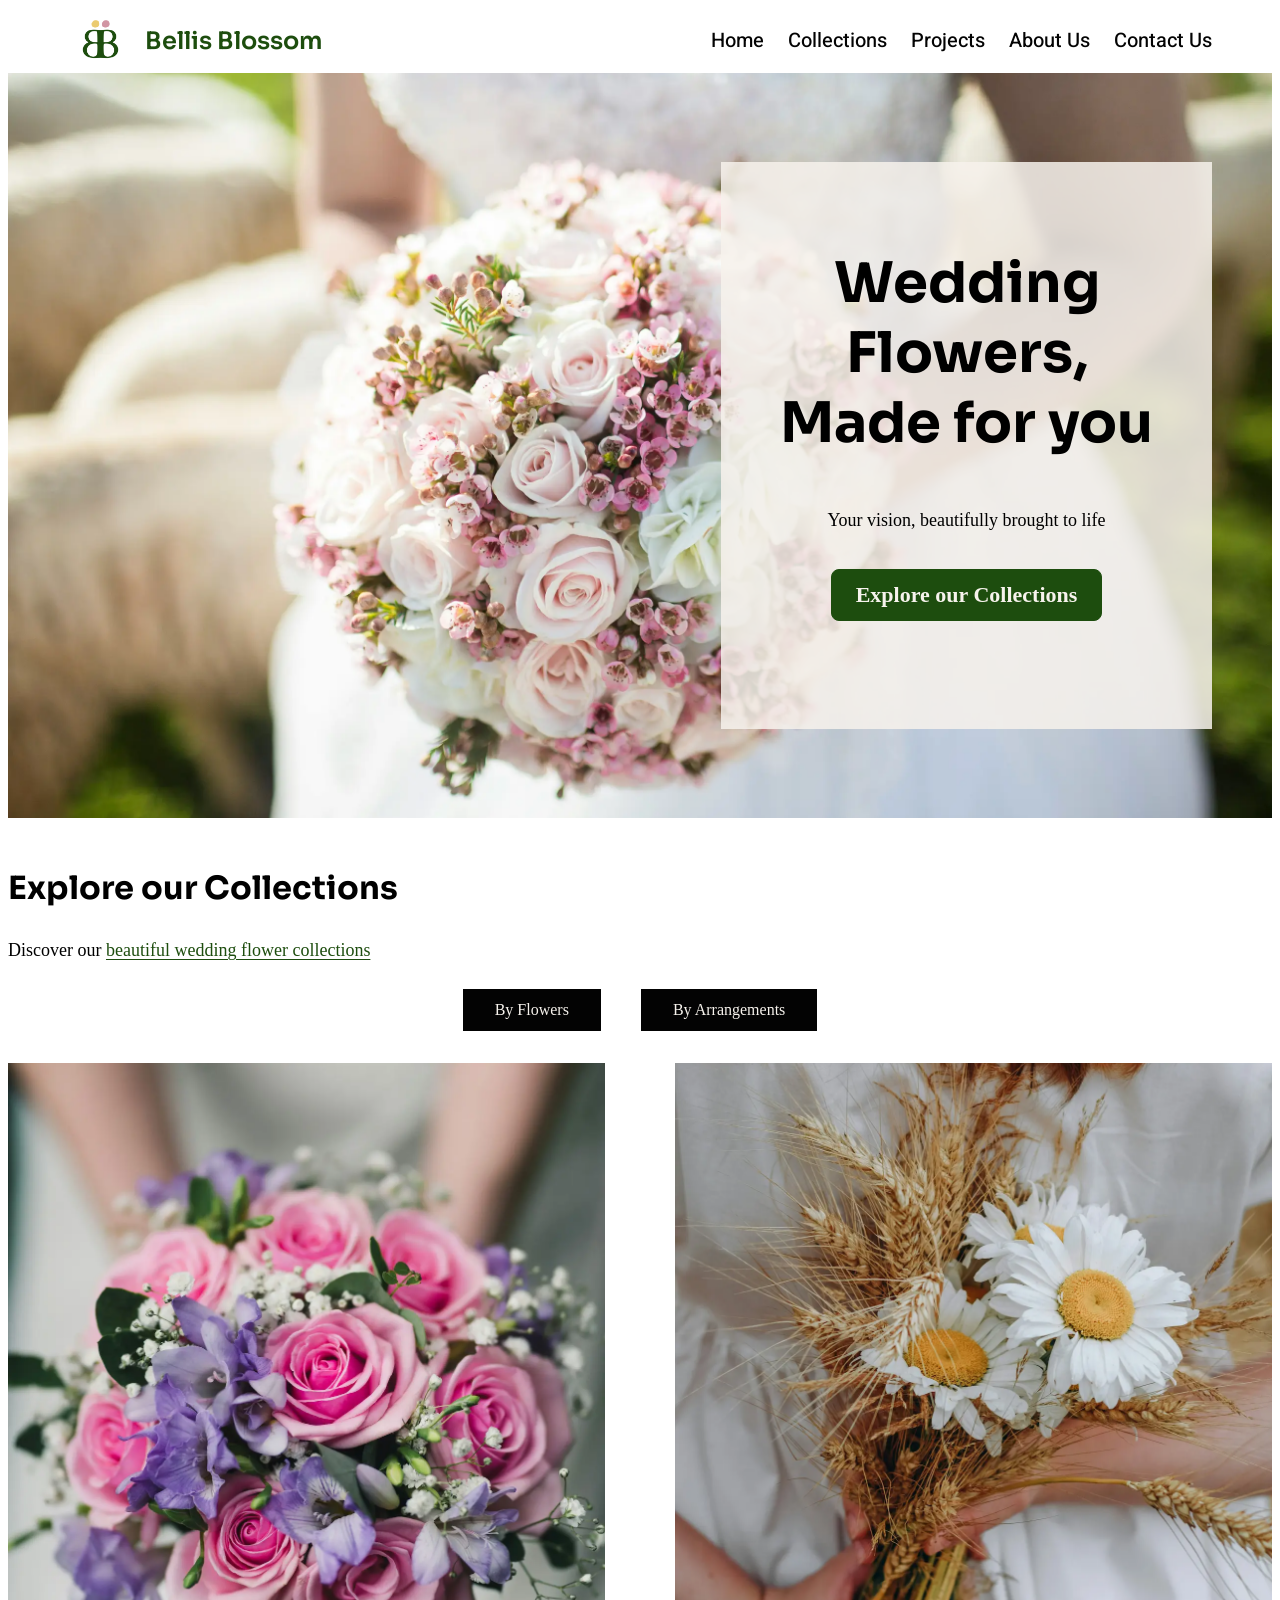
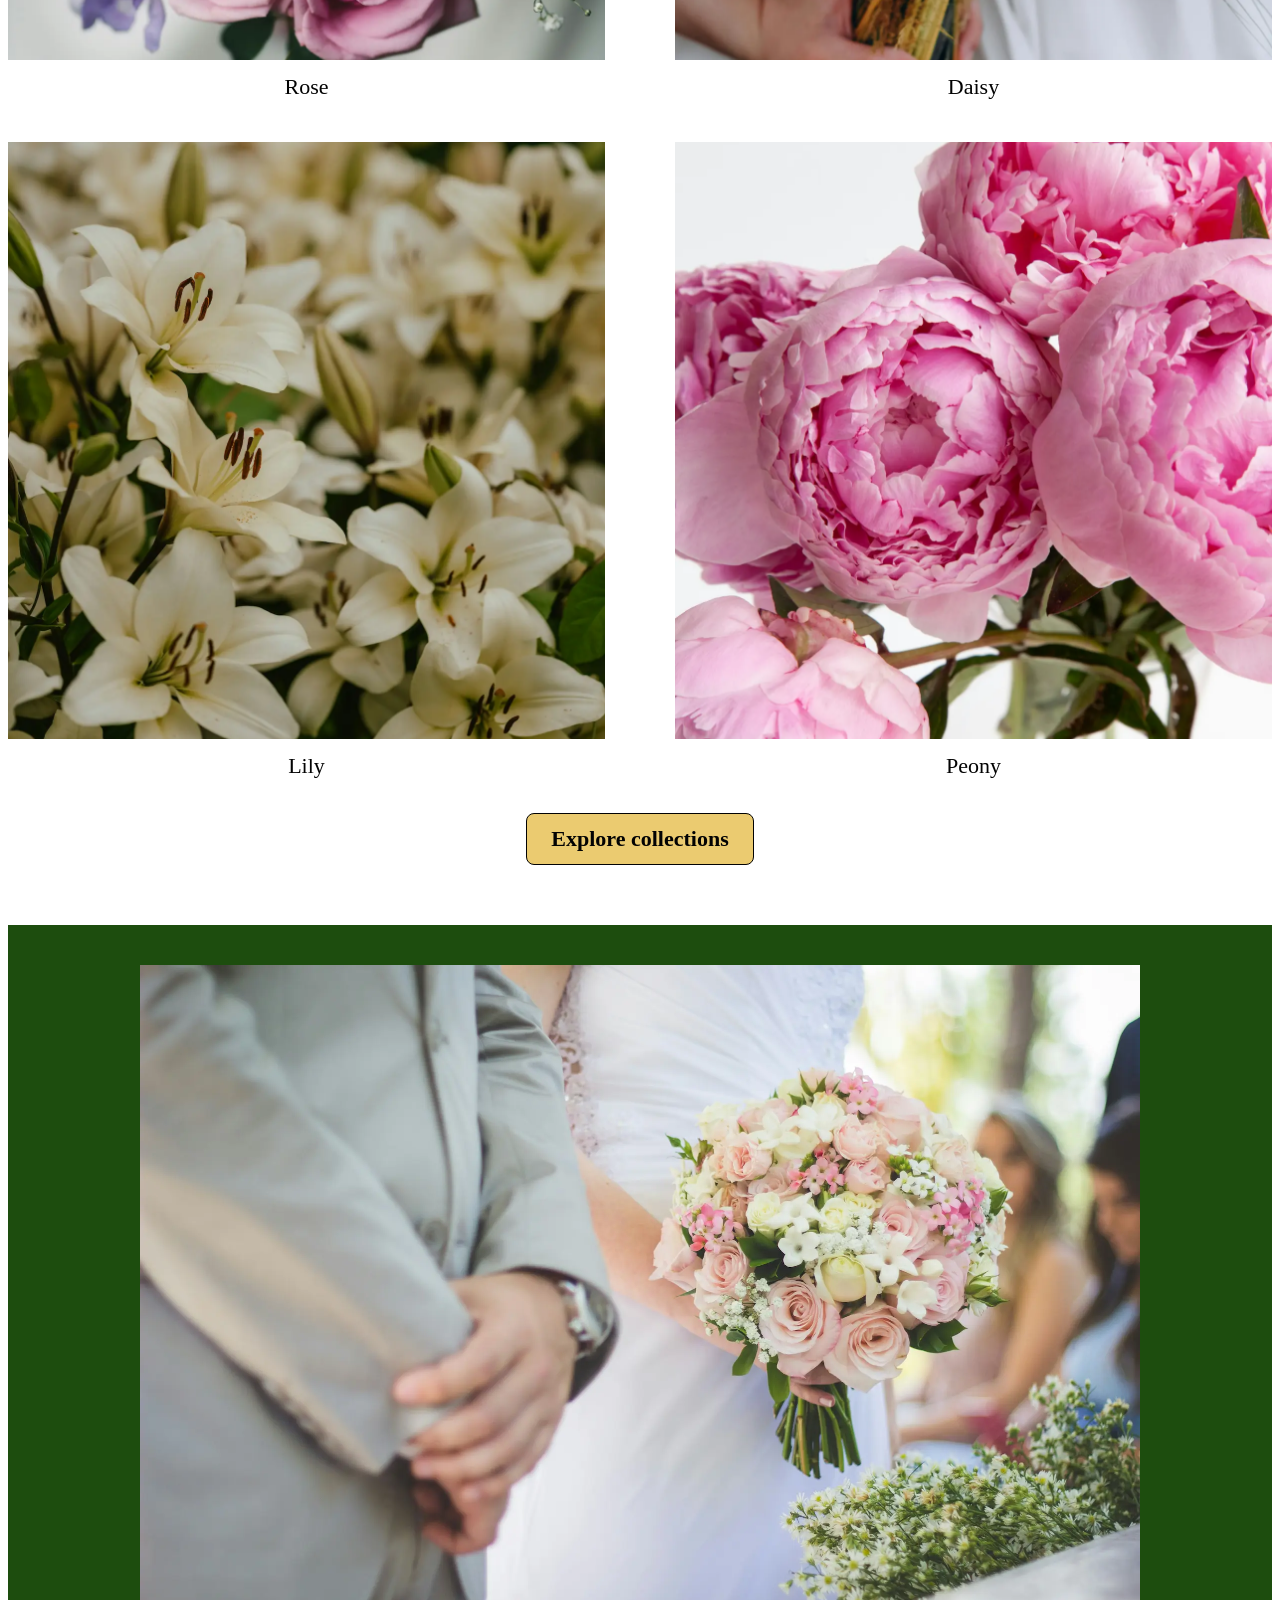
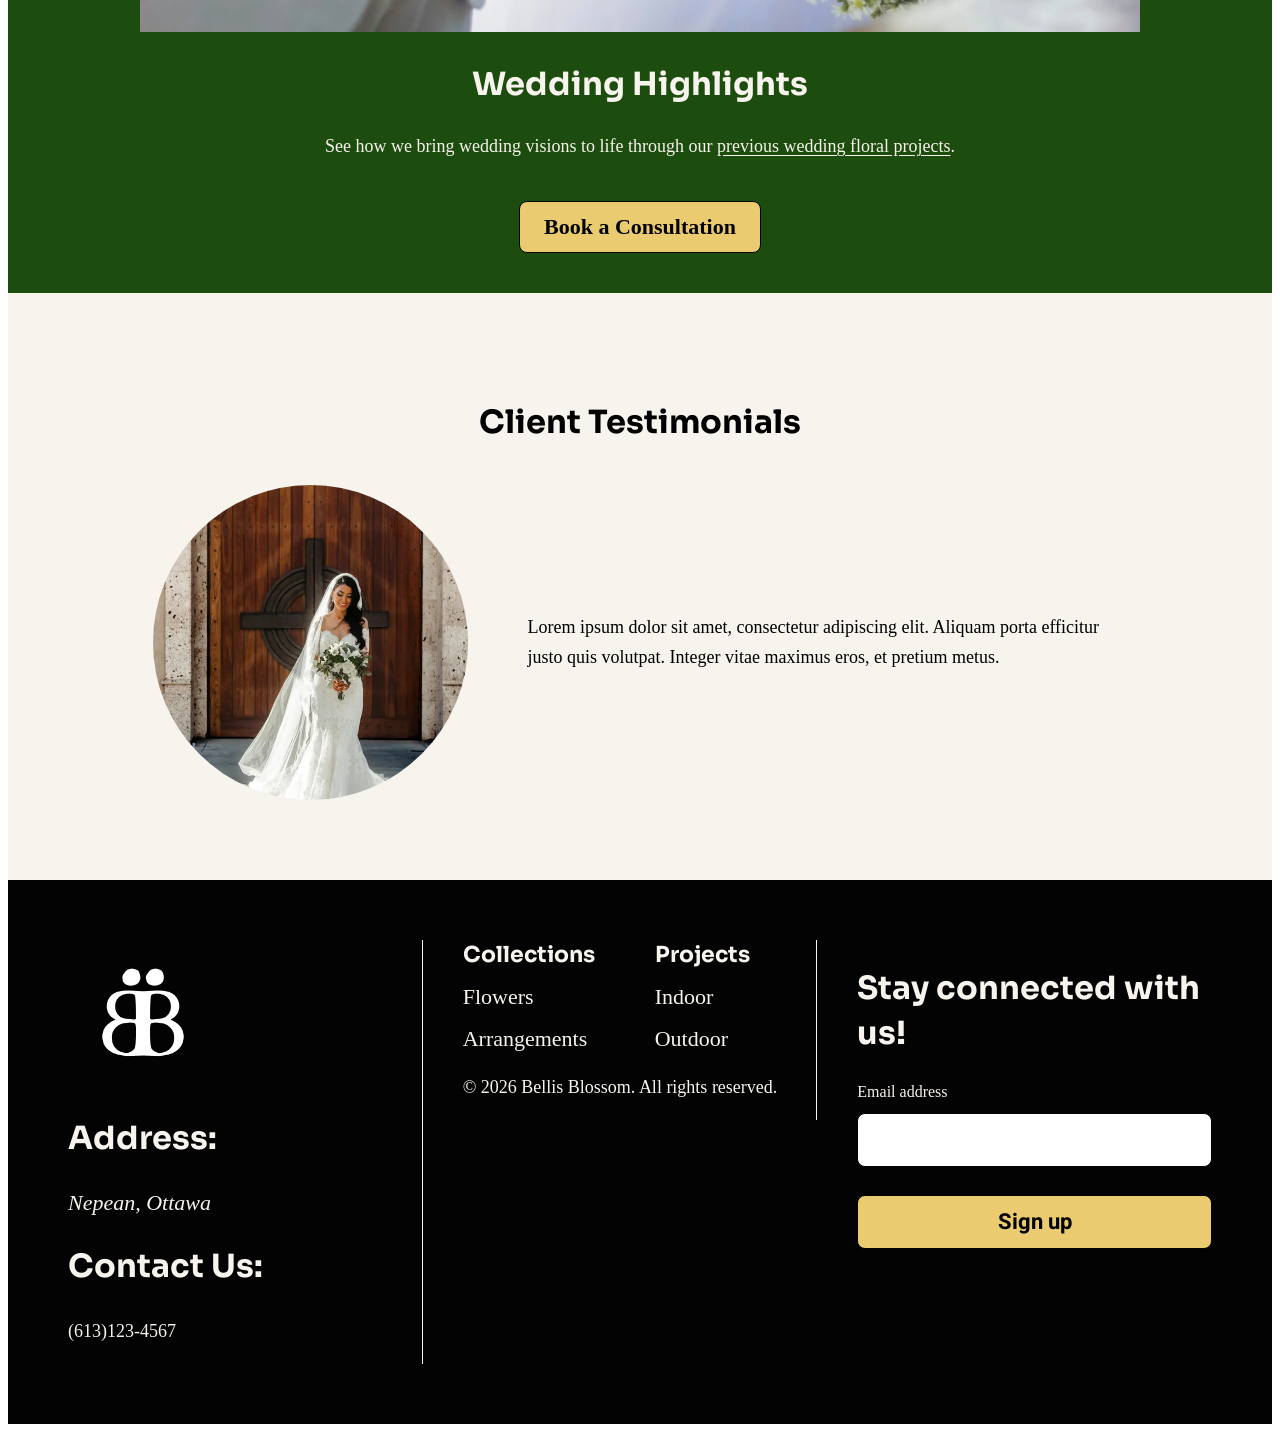
==== commit a3a5b937: "add dark mode and nesting" ====
--- a/index.html
+++ b/index.html
@@ -68,7 +68,7 @@
         <div class="hero-content">
              <h1 class="main-page">Wedding Flowers, Made for you</h1>
                 <p>Your vision, beautifully brought to life</p>
-                <a class="primary-button" href="collections.html">Explore our Collections</a>
+                <a class="primary-button primary-button--secondary" href="collections.html">Explore our Collections</a>
                 <!--Carousel indicators-->
         </div>
         </section>
--- a/css/styles.css
+++ b/css/styles.css
@@ -4,6 +4,40 @@
     box-sizing: border-box;
 }
 
+
+/*Root for color & spacing*/
+:root {
+    /* Colors */
+    --color-primary: #1D4D0E;
+    --color-background: #F7F3ED;
+    --color-text: #030303;
+    --color-accent: #EBCB70;
+    --color-on-dark: #F7F3ED;
+    --color-button-text:#030303;
+    --color-hero-overlay: rgb(247 243 237 / 85%);
+
+    /* Spacing */
+    --space-xs: 8px;
+    --space-sm: 12px;
+    --space-md: 20px;
+    --space-lg: 32px;
+    --space-xl: 40px;
+
+    /* Border Radius */
+    --radius-control: 8px;
+}
+
+@media (perfers-color-scheme:dark) {
+    :root {
+    --color-primary: #A9D18E;
+    --color-background: #171D17;
+    --color-text: #F7F3ED;
+    --color-accent: #EBCB70;
+    --color-on-dark: #F7F3ED;
+    --color-hero-overlay: rgb(23 29 23 / 90%);
+    }  
+    }
+}
 /* Grid for the overall page layout */
 body {
     display: grid;
@@ -11,8 +45,8 @@
     font-family: "Heebo", sans-serif;
     font-size: 1rem;
     line-height: 1.875rem;
-    color: #030303;
-    background-color: #F7F3ED;
+    color: var(--color-text);
+    background-color: var(--color-background);
     grid-template-areas:
         "header"
         "main"
@@ -25,15 +59,14 @@
 input:focus-visible,
 select:focus-visible,
 textarea:focus-visible {
-    outline: 3px solid #1D4D0E;
+    outline: 3px solid var(--color-primary);
     outline-offset: 3px;
 }
-
 
 footer a:focus-visible,
 footer button:focus-visible,
 .wedding-highlights-section a:focus-visible {
-    outline-color: #EBCB70
+    outline-color: var(--color-accent);
 }
 
 main {
@@ -103,8 +136,8 @@
     left: 10px;
     z-index: 100;
     padding: 0.5rem 1rem;
-    background-color: white;
-    color: #1D4D0E;
+    background-color: var(--color-background);
+    color: var(--color-primary);
 }
 
 .skip-link:focus-visible {
@@ -114,7 +147,7 @@
 .logo a {
     display: flex;
     align-items: center;
-    gap: 12px;
+    gap: var(--space-sm);
     text-decoration: none;
 }
 
@@ -130,7 +163,7 @@
     font-size: 1.5rem;
     line-height: 1.875rem;
     font-weight: 600;
-    color: #1D4D0E;
+    color: var(--color-primary);
 }
 
 /* Flexbox to align nav links horizontally */
@@ -138,7 +171,7 @@
     display: flex;
     flex-wrap: wrap;
     justify-content: center;
-    gap: 12px;
+    gap: var(--space-sm);
 }
 
 /* Nav Desktop*/
@@ -154,12 +187,12 @@
     font-size: 1.25rem;
     line-height: 1.75rem;
     font-weight: 500;
-    color: #030303;
+    color: var(--color-text);
     text-decoration: none;
 }
 
 .nav a:hover, .nav a:focus-visible {
-  color: #1D4D0E;
+  color: var(--color-primary);
   text-decoration: underline;
   text-underline-offset: 4px;
 }
@@ -186,7 +219,7 @@
     height: auto;
     padding: 2rem 1.25rem;
     margin-right: 0;
-    background-color: rgb(247 243 237 / 85%);
+    background-color: var(--color-hero-overlay);
     text-align: center;
     align-self: center;
     justify-self:center;
@@ -209,7 +242,7 @@
     width: 491px;
     height: 567px;
     padding: 2.5rem;
-    background-color: rgb(247 243 237 / 85%);
+    background-color: var(--color-hero-overlay);
     margin-right: 60px;
     text-align: center;
     align-self: center;
@@ -219,20 +252,43 @@
 }
 
 .primary-button {
+    --button-bg: var(--color-accent);
+    --button-text: var(--color-button-text);
+    --button-border:var(--color-text);
+
     display: inline-block;
-    background-color: #EBCB70;
-    color: #030303;
+    background-color: var(--button-bg);
+    color: var(--button-text);
     padding: 0.75rem 1.5rem;
-    border: 1px solid #030303;
-    border-radius: 8px;
+    border: 1px solid var(--button-border);
+    border-radius: var(--radius-control);
     text-decoration: none;
     font-size: 1.375rem;
     font-weight: 700;
     margin-top: 16px;
+
+    &:hover,
+    &focus-visible {
+        color: var(--button-text);
+        text-decoration: underline;
+        text-underline-offset: 4px;
+    }
+
+    &.primary-button--secondary {
+        --button-bg: var(--color-primary);
+        --button-text: var(--color-on-dark);
+        --button-border: var(--color-primary); 
+    }
+}
+
+.primary-button--secondary {
+    --button-bg:var(--color-primary);
+    --button-text:var(--color-on-dark);
+    --button-border:var(--color-primary);
 }
 
 .primary-button:hover, .primary-button:focus-visible {
-  color: #1D4D0E;
+  color: var(--button-text);
   text-decoration: underline;
   text-underline-offset: 4px;
 }
@@ -266,7 +322,7 @@
     display: grid;
     grid-template-columns: 1fr;
     grid-column: 1;
-    gap: 40px 70px;
+    gap: var(--space-xl) 70px;
     list-style: none;
     padding: 0;
     margin: 0;
@@ -283,8 +339,8 @@
     grid-column: 1;
     display: flex;
     justify-content: center;
-    gap: 40px;
-    margin-bottom: 32px;
+    gap: var(--space-xl);
+    margin-bottom: var(--space-lg);
 }
 
 @media (min-width:900px) {
@@ -294,8 +350,8 @@
 }
 
 .collection-buttons a {
-    background-color: #030303;
-    color: #F7F3ED;
+    background-color: var(--color-text);
+    color: var(--color-background);
     padding: 0.75rem 2rem;
     text-decoration: none;
 }
@@ -304,7 +360,7 @@
     grid-column: 1;
     justify-self: center;
     text-align: center;
-    margin-top: 32px;
+    margin-top: var(--space-lg);
 }
 
 @media (min-width: 900px) {
@@ -321,7 +377,7 @@
     width: 100%;
     aspect-ratio: 1 / 1;
     object-fit: cover;
-    margin-bottom: 12px;
+    margin-bottom: var(--space-sm);
 }
 
 .onpage-links {
@@ -329,19 +385,19 @@
     text-align: center;
     font-size: 1.375rem;
     line-height: 1.875rem;
-    color: #030303;
+    color: var(--color-text);
     text-decoration: none;
 }
 
 .onpage-links:hover, .onpage-links:focus-visible {
-  color: #1D4D0E;
+  color: var(--color-primary);
   text-decoration: underline;
   text-underline-offset: 4px;
 }
 
 .wedding-highlights-section {
-    background-color: #1D4D0E;
-    color: #F7F3ED;
+    background-color: var(--color-primary);
+    color: var(--color-on-dark);
     text-align: center;
     padding: 2.5rem 0;
 }
@@ -349,17 +405,17 @@
 .highlights-description {
     max-width: 700px;
     margin: 0 auto 24px;
-    padding: 0 20px;
+    padding: 0 var(--space-md);
 }
 
 .highlights-description a {
-    color: #F7F3ED;
+    color: var(--color-background);
     text-decoration: underline;
     text-underline-offset: 3px;
 }
 
 .highlights-description a:hover {
-    color: #EBCB70;
+    color: var(--color-accent);
 }
 
 .video-container {
@@ -384,7 +440,7 @@
 
 .client-testimonial {
     padding: 2.5rem 4.75rem;
-    background-color: #F7F3ED;
+    background-color: var(--color-background);
 }
 
 @media (min-width: 900px) {
@@ -395,7 +451,7 @@
 
 .client-testimonial h2 {
     text-align: center;
-    margin-bottom: 40px;
+    margin-bottom: var(--space-xl);
 }
 
 .testimonial-content {
@@ -437,14 +493,14 @@
     justify-content: center;
     align-items: center;
     height:100px;
-    background-color: #F2C94C;
+    background-color: var(--color-accent);
 }
 
 /* Footer Mobile*/
 footer {
     grid-area: footer;
-    background-color: #030303;
-    color: #F7F3ED;
+    background-color: var(--color-text);
+    color: var(--color-background);
     padding: 1.875rem 1.25rem;
 }
 
@@ -469,7 +525,7 @@
         flex-direction: row;
         justify-content: space-between;
         align-items: flex-start;
-        gap: 40px;
+        gap: var(--space-xl);
     }
 
     .footer-column {
@@ -477,14 +533,14 @@
     }
 
     .footer-column:not(:last-child) {
-    border-right: 1px solid #F7F3ED;
+    border-right: 1px solid var(--color-background);
     }
 }
 
 .footer-column form {
     display: flex;
     flex-direction: column;
-    gap: 12px;
+    gap: var(--space-sm);
 }
 
 .footer-column input {
@@ -494,16 +550,16 @@
 .footer-nav {
     display: flex;
     flex-direction: column;
-    gap: 12px;
+    gap: var(--space-sm);
 }
 
 .footer-nav a {
-    color: #F7F3ED;
+    color: var(--color-background);
     text-decoration: none;
 }
 
 footer a:hover, footer a:focus-visible {
-    color: #ebcb70;
+    color: var(--color-accent);
     text-decoration: underline;
     text-underline-offset: 4px;
 }
@@ -556,7 +612,7 @@
 }
 
 .collection-description a {
-    color: #1D4D0E;
+    color: var(--color-primary);
     text-decoration: underline;
     text-underline-offset: 3px;
 }
@@ -575,7 +631,7 @@
     width: 100%;
     aspect-ratio: 1 / 1;
     object-fit: cover;
-    margin-bottom: 12px;
+    margin-bottom: var(--space-sm);
 }
 
 #arrangements {
@@ -607,7 +663,7 @@
 .projects-grid {
     display: grid;
     grid-template-columns: 1fr;
-    gap: 40px;
+    gap: var(--space-xl);
 }
 
 .indoor-image,
@@ -618,7 +674,7 @@
     object-fit: cover;
     display:block;
     margin: 0 auto;
-    margin-bottom: 12px;
+    margin-bottom: var(--space-sm);
 }
 
 .outdoor {
@@ -645,7 +701,7 @@
     object-fit: cover;
     display:block;
     margin: 0 auto;
-    margin-bottom: 12px;
+    margin-bottom: var(--space-sm);
 }
 
 .story {
@@ -656,7 +712,7 @@
 /*Contact page*/
 .contact-section {
     max-width: 62.5rem;
-    margin: 40px auto;
+    margin: var(--space-xl) auto;
     padding: 1.25rem;
 }
 
@@ -676,7 +732,7 @@
 .contact-grid {
     display: grid;
     grid-template-columns: 1fr;
-    gap: 40px;
+    gap: var(--space-xl);
     max-width: 62.5rem;
     margin: 0 auto;
 }
@@ -691,7 +747,7 @@
 .form-group {
     display: flex;
     flex-direction: column;
-    gap: 8px;
+    gap: var(--space-xs);
 }
 
 input, select, textarea, button {
@@ -699,8 +755,8 @@
     font-size: 1.125rem;
     line-height: 1.75rem;
     padding: 0.75rem;
-    border: 1px solid #030303;
-    border-radius: 8px;
+    border: 1px solid var(--color-text);
+    border-radius: var(--radius-control);
 }
 
 table {
@@ -709,7 +765,7 @@
 }
 
 th, td {
-    border: 1px solid #030303;
+    border: 1px solid var(--color-text);
     text-align: center;
     padding: 0.125rem;
 }
